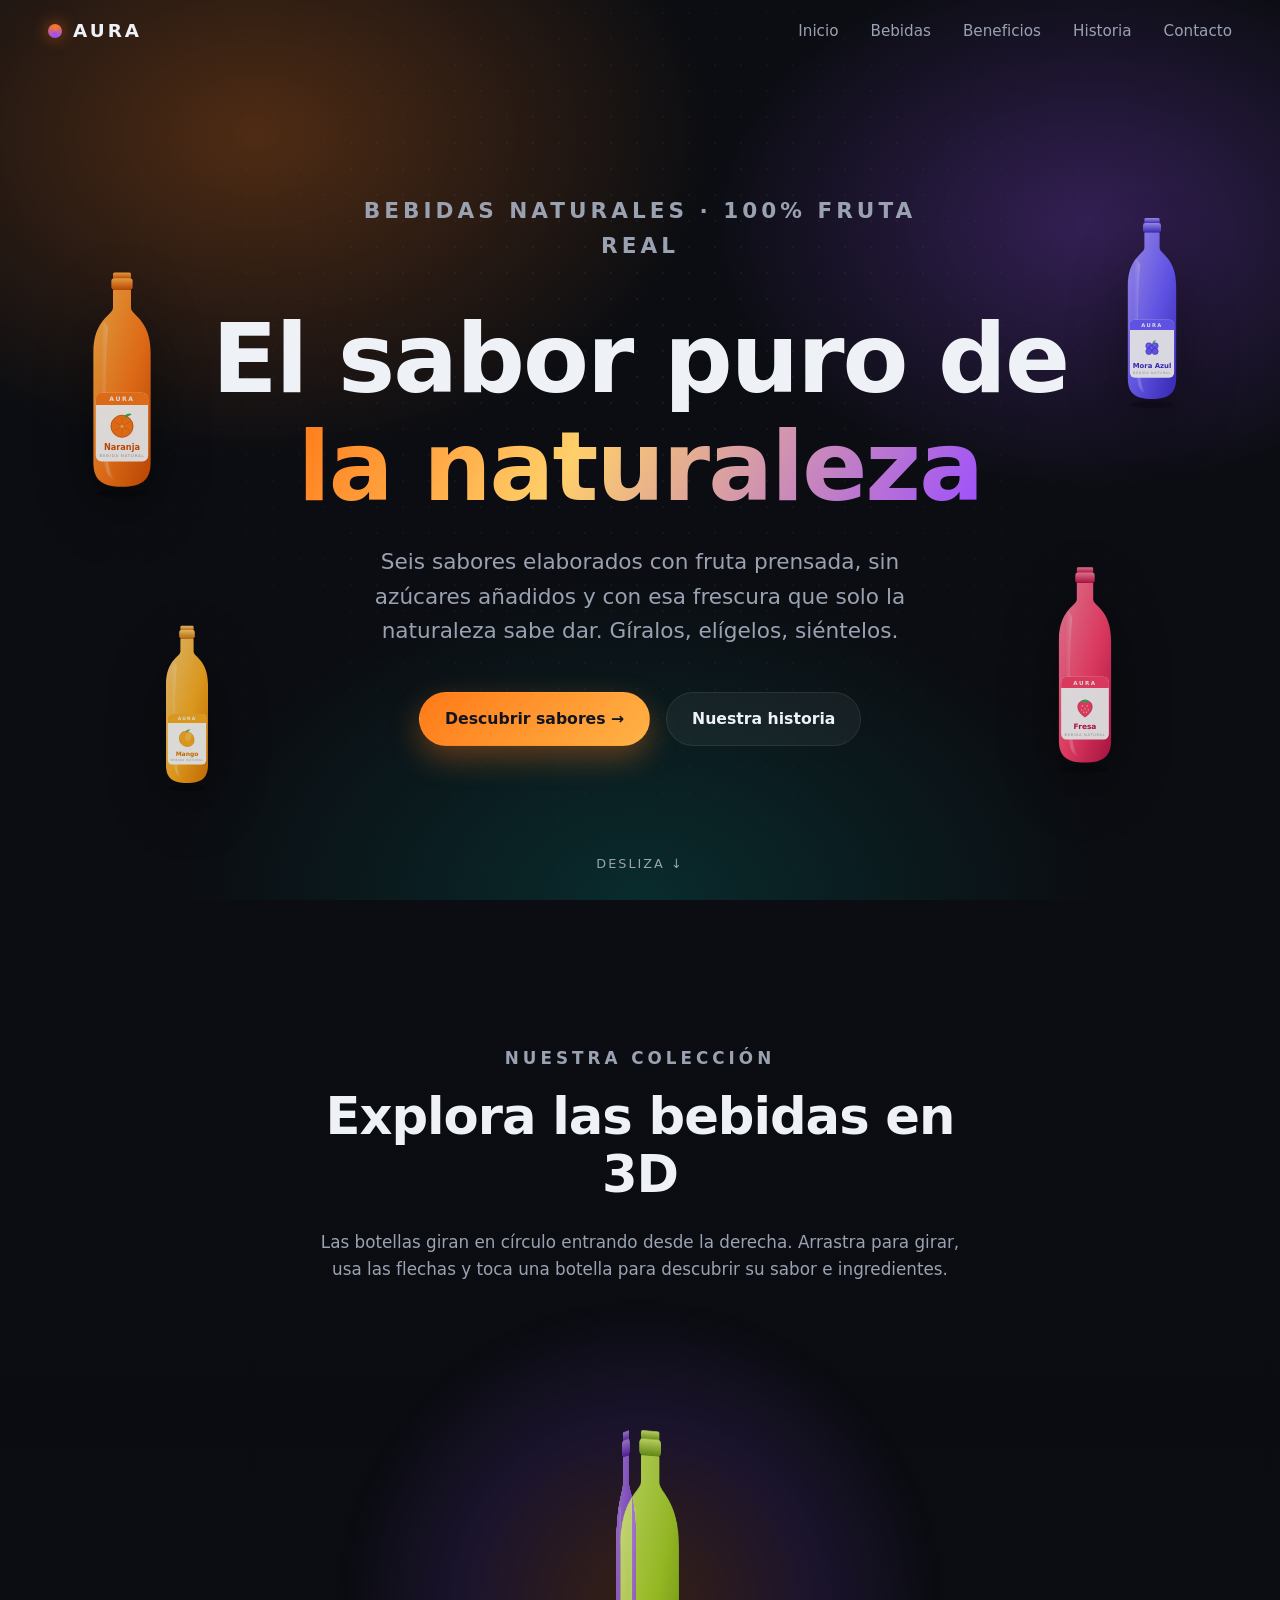
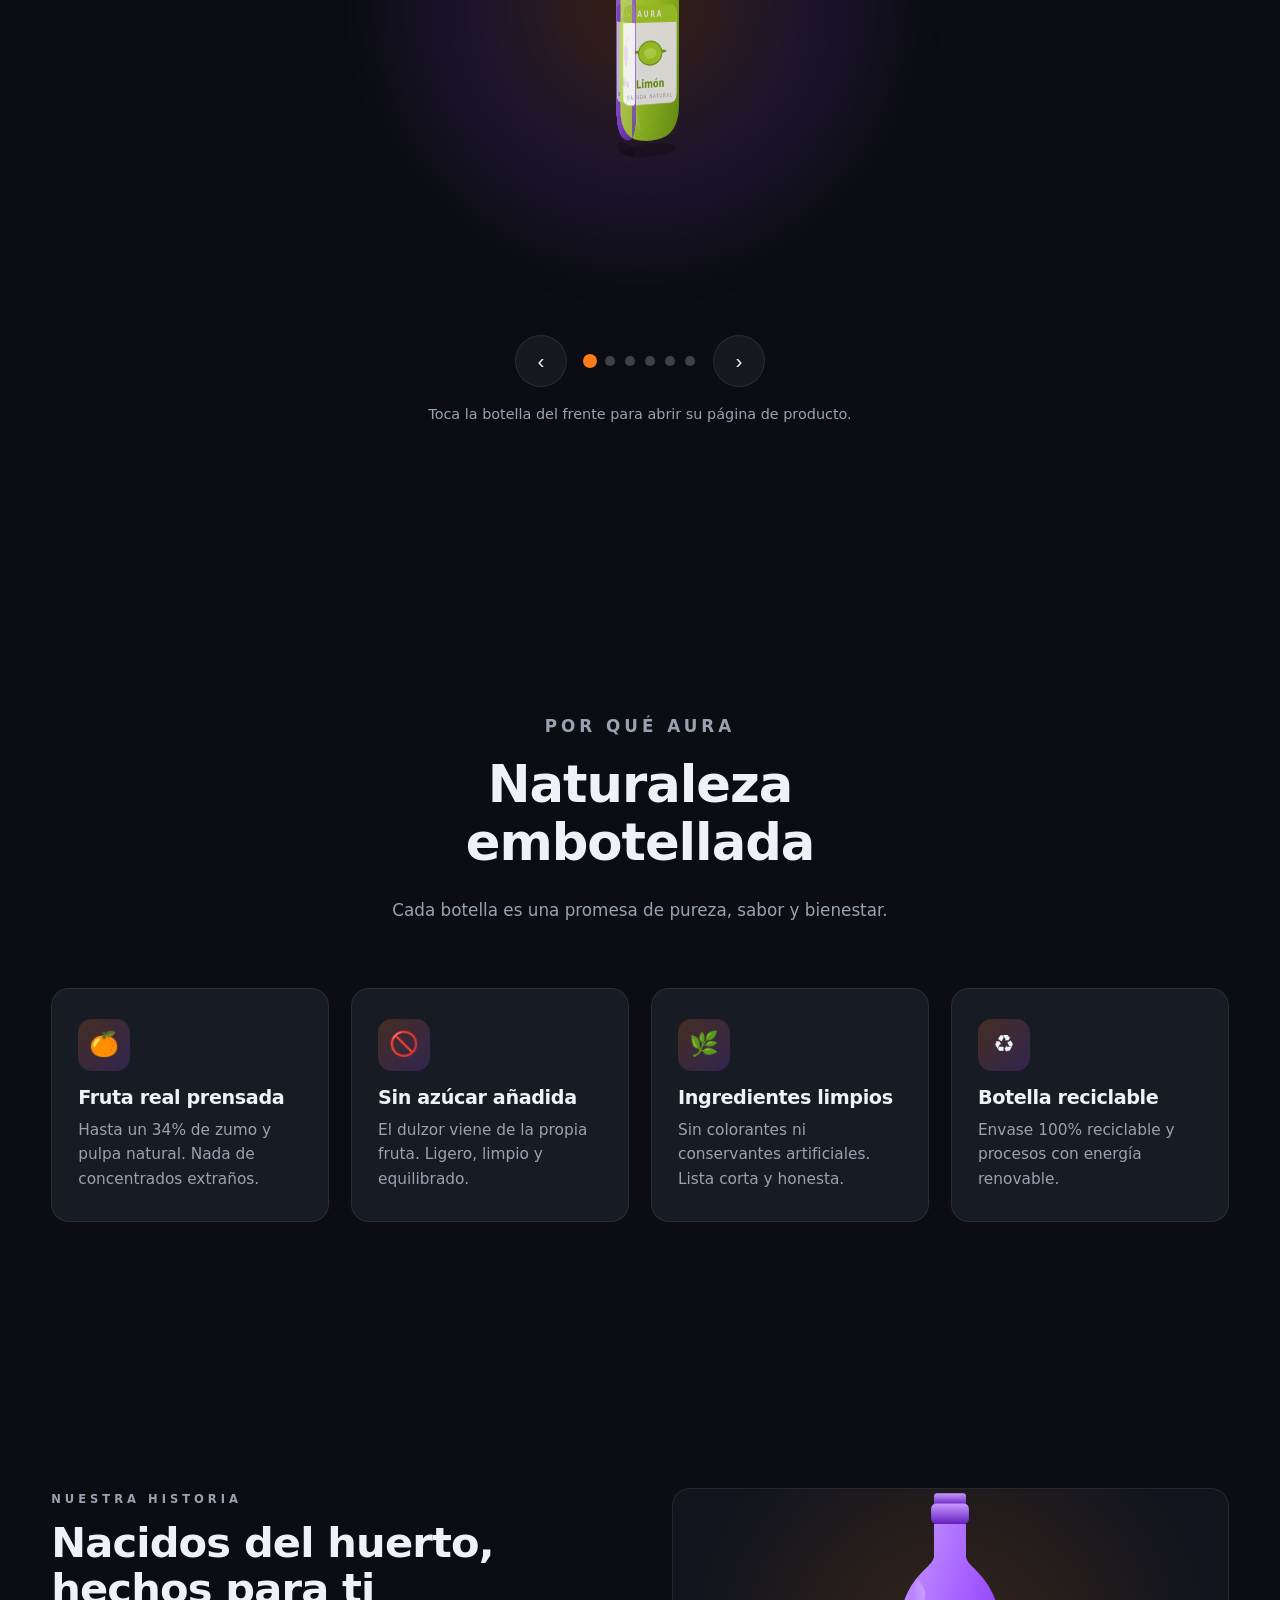
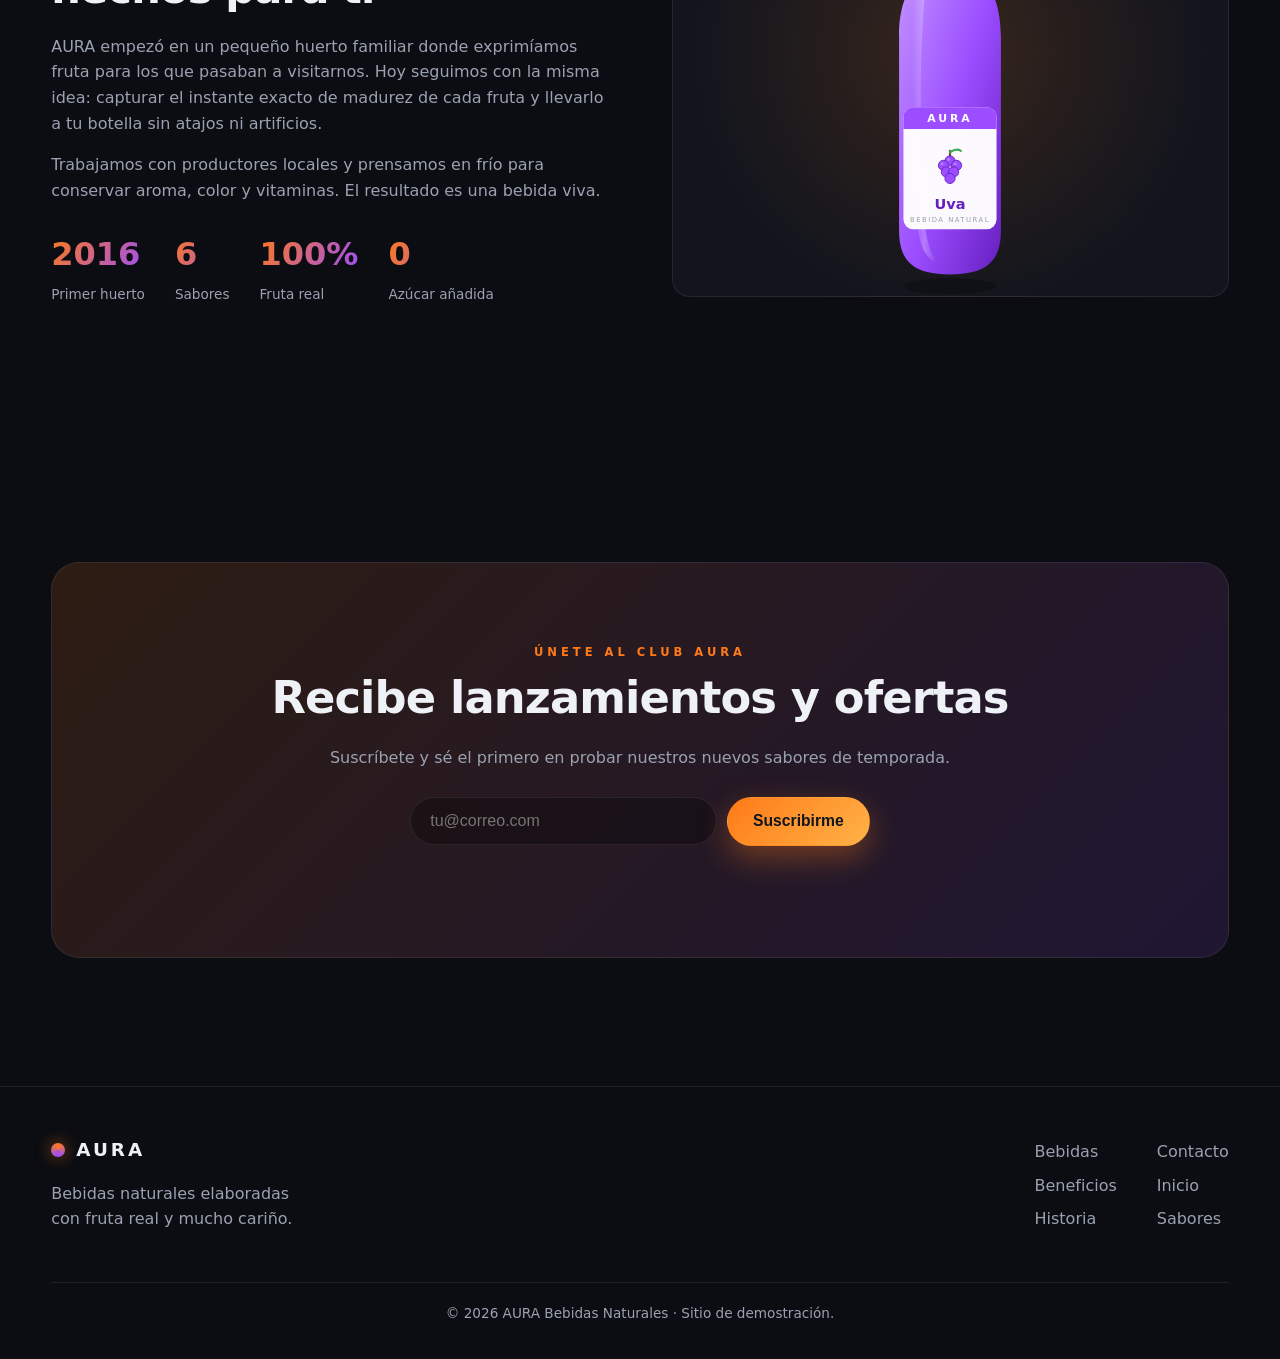
==== index.html @ a07f3382 "Add AURA beverages site with 3D carousel and product pages Sitio web completo para presentar una lín" ====
<!DOCTYPE html>
<html lang="es">
  <head>
    <meta charset="UTF-8" />
    <meta name="viewport" content="width=device-width, initial-scale=1.0" />
    <title>AURA · Bebidas Naturales</title>
    <meta
      name="description"
      content="AURA — bebidas naturales elaboradas con fruta real. Descubre nuestros sabores en un carrusel 3D interactivo."
    />
    <link
      rel="icon"
      href="data:image/svg+xml,%3Csvg xmlns='http://www.w3.org/2000/svg' viewBox='0 0 32 32'%3E%3Ccircle cx='16' cy='16' r='14' fill='%23ff7a18'/%3E%3C/svg%3E"
    />
    <link rel="stylesheet" href="css/styles.css" />
  </head>
  <body>
    <!-- ---------- NAV ---------- -->
    <nav class="nav" id="nav">
      <a class="brand" href="#top"><span class="dot"></span>AURA</a>
      <div class="nav-links" id="navLinks">
        <a href="#top">Inicio</a>
        <a href="#bebidas">Bebidas</a>
        <a href="#beneficios">Beneficios</a>
        <a href="#historia">Historia</a>
        <a href="#contacto">Contacto</a>
      </div>
      <button class="nav-toggle" id="navToggle" aria-label="Abrir menú">☰</button>
    </nav>

    <!-- ---------- HERO ---------- -->
    <header class="hero" id="top">
      <div class="hero-bg"></div>
      <div class="hero-floaties" id="heroFloaties"></div>
      <div class="container">
        <p class="eyebrow">Bebidas naturales · 100% fruta real</p>
        <h1>El sabor puro de<br /><span class="grad">la naturaleza</span></h1>
        <p>
          Seis sabores elaborados con fruta prensada, sin azúcares añadidos y con
          esa frescura que solo la naturaleza sabe dar. Gíralos, elígelos, siéntelos.
        </p>
        <div class="hero-cta">
          <a href="#bebidas" class="btn btn-primary">Descubrir sabores →</a>
          <a href="#historia" class="btn btn-ghost">Nuestra historia</a>
        </div>
      </div>
      <div class="scroll-hint">Desliza ↓</div>
    </header>

    <!-- ---------- BEBIDAS · CARRUSEL 3D ---------- -->
    <section class="section bebidas" id="bebidas">
      <div class="container">
        <div class="section-head reveal">
          <p class="eyebrow">Nuestra colección</p>
          <h2>Explora las bebidas en 3D</h2>
          <p>
            Las botellas giran en círculo entrando desde la derecha. Arrastra para
            girar, usa las flechas y toca una botella para descubrir su sabor e
            ingredientes.
          </p>
        </div>

        <div class="stage" id="stage" aria-label="Carrusel 3D de bebidas">
          <div class="ring" id="ring"></div>
        </div>

        <div class="carousel-controls">
          <button class="arrow" id="prev" aria-label="Anterior">‹</button>
          <div class="dots" id="dots"></div>
          <button class="arrow" id="next" aria-label="Siguiente">›</button>
        </div>
        <p class="carousel-hint">
          Toca la botella del frente para abrir su página de producto.
        </p>
      </div>
    </section>

    <!-- ---------- BENEFICIOS ---------- -->
    <section class="section" id="beneficios">
      <div class="container">
        <div class="section-head reveal">
          <p class="eyebrow">Por qué AURA</p>
          <h2>Naturaleza embotellada</h2>
          <p>Cada botella es una promesa de pureza, sabor y bienestar.</p>
        </div>
        <div class="grid-cards">
          <article class="card reveal">
            <div class="ic">🍊</div>
            <h3>Fruta real prensada</h3>
            <p>Hasta un 34% de zumo y pulpa natural. Nada de concentrados extraños.</p>
          </article>
          <article class="card reveal">
            <div class="ic">🚫</div>
            <h3>Sin azúcar añadida</h3>
            <p>El dulzor viene de la propia fruta. Ligero, limpio y equilibrado.</p>
          </article>
          <article class="card reveal">
            <div class="ic">🌿</div>
            <h3>Ingredientes limpios</h3>
            <p>Sin colorantes ni conservantes artificiales. Lista corta y honesta.</p>
          </article>
          <article class="card reveal">
            <div class="ic">♻️</div>
            <h3>Botella reciclable</h3>
            <p>Envase 100% reciclable y procesos con energía renovable.</p>
          </article>
        </div>
      </div>
    </section>

    <!-- ---------- HISTORIA ---------- -->
    <section class="section" id="historia">
      <div class="container split">
        <div class="txt reveal">
          <p class="eyebrow">Nuestra historia</p>
          <h2>Nacidos del huerto, hechos para ti</h2>
          <p>
            AURA empezó en un pequeño huerto familiar donde exprimíamos fruta para
            los que pasaban a visitarnos. Hoy seguimos con la misma idea: capturar
            el instante exacto de madurez de cada fruta y llevarlo a tu botella sin
            atajos ni artificios.
          </p>
          <p>
            Trabajamos con productores locales y prensamos en frío para conservar
            aroma, color y vitaminas. El resultado es una bebida viva.
          </p>
          <div class="stat-row">
            <div class="stat"><b>2016</b><span>Primer huerto</span></div>
            <div class="stat"><b>6</b><span>Sabores</span></div>
            <div class="stat"><b>100%</b><span>Fruta real</span></div>
            <div class="stat"><b>0</b><span>Azúcar añadida</span></div>
          </div>
        </div>
        <div class="showcase reveal" id="historiaShowcase"></div>
      </div>
    </section>

    <!-- ---------- CONTACTO / NEWSLETTER ---------- -->
    <section class="section" id="contacto">
      <div class="container">
        <div class="cta-band reveal">
          <p class="eyebrow">Únete al club AURA</p>
          <h2>Recibe lanzamientos y ofertas</h2>
          <p style="color: var(--muted)">
            Suscríbete y sé el primero en probar nuestros nuevos sabores de temporada.
          </p>
          <form class="newsletter" id="newsletter">
            <input
              type="email"
              id="email"
              placeholder="tu@correo.com"
              required
              aria-label="Correo electrónico"
            />
            <button class="btn btn-primary" type="submit">Suscribirme</button>
          </form>
          <p class="form-msg" id="formMsg"></p>
        </div>
      </div>
    </section>

    <!-- ---------- FOOTER ---------- -->
    <footer>
      <div class="container">
        <div class="footer-grid">
          <div>
            <div class="brand"><span class="dot"></span>AURA</div>
            <p style="max-width: 260px">
              Bebidas naturales elaboradas con fruta real y mucho cariño.
            </p>
          </div>
          <div class="footer-links">
            <div>
              <a href="#bebidas">Bebidas</a>
              <a href="#beneficios">Beneficios</a>
              <a href="#historia">Historia</a>
            </div>
            <div>
              <a href="#contacto">Contacto</a>
              <a href="#top">Inicio</a>
              <a href="#bebidas">Sabores</a>
            </div>
          </div>
        </div>
        <div class="footer-bottom">
          © 2026 AURA Bebidas Naturales · Sitio de demostración.
        </div>
      </div>
    </footer>

    <script src="js/data.js"></script>
    <script src="js/carousel.js"></script>
  </body>
</html>
---- css/styles.css ----
/* ============================================================
   AURA · Bebidas Naturales — Hoja de estilos
   ============================================================ */

:root {
  --bg: #0b0d12;
  --bg-soft: #12151d;
  --panel: #171b24;
  --text: #eef1f6;
  --muted: #9aa2b1;
  --line: rgba(255, 255, 255, 0.08);
  --brand: #ff7a18;
  --brand-2: #9b4dff;
  --radius: 18px;
  --shadow: 0 24px 60px rgba(0, 0, 0, 0.45);
  --font: "Segoe UI", system-ui, -apple-system, Roboto, Helvetica, Arial,
    sans-serif;
}

* {
  box-sizing: border-box;
}

html {
  scroll-behavior: smooth;
}

body {
  margin: 0;
  font-family: var(--font);
  color: var(--text);
  background: var(--bg);
  line-height: 1.6;
  overflow-x: hidden;
}

a {
  color: inherit;
  text-decoration: none;
}

img,
svg {
  display: block;
}

.container {
  width: min(1180px, 92vw);
  margin-inline: auto;
}

.eyebrow {
  text-transform: uppercase;
  letter-spacing: 4px;
  font-size: 0.72rem;
  font-weight: 700;
  color: var(--brand);
}

h1,
h2,
h3 {
  line-height: 1.12;
  margin: 0 0 0.5em;
  font-weight: 800;
  letter-spacing: -0.02em;
}

.section {
  padding: clamp(64px, 10vw, 130px) 0;
  position: relative;
}

.section-head {
  max-width: 640px;
  margin: 0 auto clamp(36px, 5vw, 64px);
  text-align: center;
}

.section-head h2 {
  font-size: clamp(2rem, 4.5vw, 3.2rem);
}

.section-head p {
  color: var(--muted);
  font-size: 1.05rem;
}

.btn {
  display: inline-flex;
  align-items: center;
  gap: 0.55em;
  padding: 0.85em 1.6em;
  border-radius: 999px;
  font-weight: 700;
  font-size: 0.98rem;
  border: 1px solid transparent;
  cursor: pointer;
  transition: transform 0.18s ease, box-shadow 0.25s ease, background 0.25s ease;
  will-change: transform;
}

.btn:hover {
  transform: translateY(-2px);
}

.btn-primary {
  color: #12151d;
  background: linear-gradient(135deg, var(--brand), #ffb347);
  box-shadow: 0 12px 30px rgba(255, 122, 24, 0.35);
}

.btn-ghost {
  color: var(--text);
  background: rgba(255, 255, 255, 0.05);
  border-color: var(--line);
}

.btn-ghost:hover {
  background: rgba(255, 255, 255, 0.1);
}

/* ---------- Navbar ---------- */
.nav {
  position: fixed;
  top: 0;
  left: 0;
  right: 0;
  z-index: 100;
  display: flex;
  align-items: center;
  justify-content: space-between;
  padding: 16px clamp(18px, 4vw, 48px);
  transition: background 0.3s ease, backdrop-filter 0.3s ease,
    border-color 0.3s ease;
  border-bottom: 1px solid transparent;
}

.nav.scrolled {
  background: rgba(11, 13, 18, 0.75);
  backdrop-filter: blur(14px);
  border-bottom-color: var(--line);
}

.brand {
  display: flex;
  align-items: center;
  gap: 0.6em;
  font-weight: 900;
  letter-spacing: 3px;
  font-size: 1.15rem;
}

.brand .dot {
  width: 14px;
  height: 14px;
  border-radius: 50%;
  background: conic-gradient(from 0deg, var(--brand), var(--brand-2), var(--brand));
  box-shadow: 0 0 16px rgba(255, 122, 24, 0.6);
}

.nav-links {
  display: flex;
  gap: 2rem;
  align-items: center;
  font-size: 0.95rem;
}

.nav-links a {
  color: var(--muted);
  transition: color 0.2s ease;
}

.nav-links a:hover {
  color: var(--text);
}

.nav-toggle {
  display: none;
  background: none;
  border: 0;
  color: var(--text);
  font-size: 1.6rem;
  cursor: pointer;
}

/* ---------- Hero ---------- */
.hero {
  position: relative;
  min-height: 100vh;
  display: grid;
  place-items: center;
  text-align: center;
  padding: 120px 0 80px;
  overflow: hidden;
}

.hero-bg {
  position: absolute;
  inset: 0;
  background: radial-gradient(
      60% 60% at 20% 15%,
      rgba(255, 122, 24, 0.28),
      transparent 60%
    ),
    radial-gradient(50% 50% at 85% 25%, rgba(155, 77, 255, 0.28), transparent 60%),
    radial-gradient(60% 60% at 50% 100%, rgba(0, 200, 180, 0.16), transparent 60%),
    var(--bg);
  z-index: -2;
}

.hero-bg::after {
  content: "";
  position: absolute;
  inset: 0;
  background-image: radial-gradient(rgba(255, 255, 255, 0.06) 1px, transparent 1px);
  background-size: 26px 26px;
  mask-image: radial-gradient(circle at 50% 40%, #000 0%, transparent 75%);
}

.hero h1 {
  font-size: clamp(2.7rem, 8vw, 6rem);
  margin-bottom: 0.25em;
}

.hero h1 .grad {
  background: linear-gradient(120deg, var(--brand), #ffcf6a 40%, var(--brand-2));
  -webkit-background-clip: text;
  background-clip: text;
  color: transparent;
}

.hero p {
  color: var(--muted);
  font-size: clamp(1.05rem, 2.2vw, 1.35rem);
  max-width: 620px;
  margin: 0 auto 2em;
}

.hero-cta {
  display: flex;
  gap: 1rem;
  justify-content: center;
  flex-wrap: wrap;
}

.hero-floaties {
  position: absolute;
  inset: 0;
  z-index: -1;
  pointer-events: none;
}

.floaty {
  position: absolute;
  width: 90px;
  opacity: 0.85;
  filter: drop-shadow(0 20px 30px rgba(0, 0, 0, 0.5));
  animation: bob 7s ease-in-out infinite;
}

.floaty.f1 {
  left: 6%;
  top: 30%;
  animation-delay: 0s;
}
.floaty.f2 {
  right: 7%;
  top: 24%;
  width: 76px;
  animation-delay: 1.4s;
}
.floaty.f3 {
  left: 12%;
  bottom: 12%;
  width: 66px;
  animation-delay: 2.6s;
}
.floaty.f4 {
  right: 12%;
  bottom: 14%;
  width: 82px;
  animation-delay: 0.8s;
}

@keyframes bob {
  0%,
  100% {
    transform: translateY(0) rotate(-4deg);
  }
  50% {
    transform: translateY(-26px) rotate(4deg);
  }
}

.scroll-hint {
  position: absolute;
  bottom: 26px;
  left: 50%;
  transform: translateX(-50%);
  color: var(--muted);
  font-size: 0.8rem;
  letter-spacing: 2px;
  text-transform: uppercase;
  animation: bob 3s ease-in-out infinite;
}

/* ---------- Carrusel 3D ---------- */
.bebidas {
  background: linear-gradient(180deg, var(--bg), #0a0c11 40%, var(--bg));
}

.stage {
  position: relative;
  height: 560px;
  perspective: 1600px;
  perspective-origin: 50% 42%;
  margin-top: 10px;
  touch-action: pan-y;
  cursor: grab;
}

.stage:active {
  cursor: grabbing;
}

.stage::before {
  /* halo de luz detrás del carrusel */
  content: "";
  position: absolute;
  left: 50%;
  top: 46%;
  width: 620px;
  height: 620px;
  transform: translate(-50%, -50%);
  background: radial-gradient(
    circle,
    rgba(255, 122, 24, 0.18),
    rgba(155, 77, 255, 0.12) 40%,
    transparent 68%
  );
  filter: blur(10px);
  z-index: 0;
}

.ring {
  position: absolute;
  inset: 0;
  transform-style: preserve-3d;
  transform: translateZ(-380px) rotateY(var(--rot, 0deg));
  will-change: transform;
}

.cell {
  position: absolute;
  left: 50%;
  top: 50%;
  width: 230px;
  height: 470px;
  margin-left: -115px;
  margin-top: -235px;
  transform: rotateY(calc(var(--i) * var(--angle)))
    translateZ(var(--radius, 430px));
  transform-style: preserve-3d;
  transition: opacity 0.25s ease;
}

.cell-inner {
  display: flex;
  flex-direction: column;
  align-items: center;
  gap: 10px;
  height: 100%;
  transition: transform 0.3s ease;
}

.cell .bottle {
  width: 200px;
  height: auto;
  transition: transform 0.3s ease, filter 0.3s ease;
}

.cell.is-active .bottle {
  transform: scale(1.05);
  filter: drop-shadow(0 30px 40px rgba(0, 0, 0, 0.55));
}

.cell-label {
  text-align: center;
  opacity: 0;
  transform: translateY(6px);
  transition: opacity 0.3s ease, transform 0.3s ease;
  pointer-events: none;
}

.cell.is-active .cell-label {
  opacity: 1;
  transform: translateY(0);
}

.cell-name {
  font-weight: 800;
  font-size: 1.25rem;
}

.cell-cta {
  font-size: 0.82rem;
  color: var(--brand);
  letter-spacing: 1px;
  font-weight: 700;
}

.bottle-shadow {
  fill: rgba(0, 0, 0, 0.28);
}

/* Controles del carrusel */
.carousel-controls {
  display: flex;
  align-items: center;
  justify-content: center;
  gap: 18px;
  margin-top: 28px;
}

.arrow {
  width: 52px;
  height: 52px;
  border-radius: 50%;
  border: 1px solid var(--line);
  background: rgba(255, 255, 255, 0.05);
  color: var(--text);
  font-size: 1.3rem;
  cursor: pointer;
  display: grid;
  place-items: center;
  transition: background 0.2s ease, transform 0.2s ease;
}

.arrow:hover {
  background: rgba(255, 255, 255, 0.12);
  transform: translateY(-2px);
}

.dots {
  display: flex;
  gap: 10px;
}

.dot-btn {
  width: 10px;
  height: 10px;
  border-radius: 50%;
  border: 0;
  padding: 0;
  background: rgba(255, 255, 255, 0.22);
  cursor: pointer;
  transition: transform 0.2s ease, background 0.2s ease;
}

.dot-btn.active {
  background: var(--brand);
  transform: scale(1.4);
}

.carousel-hint {
  text-align: center;
  color: var(--muted);
  font-size: 0.9rem;
  margin-top: 16px;
}

/* ---------- Beneficios ---------- */
.grid-cards {
  display: grid;
  grid-template-columns: repeat(auto-fit, minmax(240px, 1fr));
  gap: 22px;
}

.card {
  background: var(--panel);
  border: 1px solid var(--line);
  border-radius: var(--radius);
  padding: 30px 26px;
  transition: transform 0.25s ease, border-color 0.25s ease;
}

.card:hover {
  transform: translateY(-6px);
  border-color: rgba(255, 122, 24, 0.4);
}

.card .ic {
  width: 52px;
  height: 52px;
  border-radius: 14px;
  display: grid;
  place-items: center;
  font-size: 1.5rem;
  margin-bottom: 16px;
  background: linear-gradient(135deg, rgba(255, 122, 24, 0.2), rgba(155, 77, 255, 0.2));
}

.card h3 {
  font-size: 1.2rem;
}

.card p {
  color: var(--muted);
  margin: 0;
  font-size: 0.96rem;
}

/* ---------- Historia ---------- */
.split {
  display: grid;
  grid-template-columns: 1fr 1fr;
  gap: clamp(28px, 5vw, 64px);
  align-items: center;
}

.split .txt h2 {
  font-size: clamp(1.8rem, 3.5vw, 2.6rem);
}

.split .txt p {
  color: var(--muted);
}

.stat-row {
  display: flex;
  gap: 30px;
  margin-top: 26px;
  flex-wrap: wrap;
}

.stat b {
  display: block;
  font-size: 2rem;
  background: linear-gradient(120deg, var(--brand), var(--brand-2));
  -webkit-background-clip: text;
  background-clip: text;
  color: transparent;
}

.stat span {
  color: var(--muted);
  font-size: 0.85rem;
}

.showcase {
  position: relative;
  display: grid;
  place-items: center;
  min-height: 380px;
  border-radius: var(--radius);
  background: radial-gradient(circle at 50% 40%, rgba(255, 122, 24, 0.16), transparent 70%),
    var(--bg-soft);
  border: 1px solid var(--line);
  overflow: hidden;
}

.showcase .bottle {
  width: 160px;
  animation: bob 6s ease-in-out infinite;
}

/* ---------- Contacto / Newsletter ---------- */
.cta-band {
  background: linear-gradient(135deg, rgba(255, 122, 24, 0.14), rgba(155, 77, 255, 0.14));
  border: 1px solid var(--line);
  border-radius: 28px;
  padding: clamp(36px, 6vw, 68px);
  text-align: center;
}

.cta-band h2 {
  font-size: clamp(1.8rem, 4vw, 2.8rem);
}

.newsletter {
  display: flex;
  gap: 10px;
  max-width: 460px;
  margin: 26px auto 0;
  flex-wrap: wrap;
  justify-content: center;
}

.newsletter input {
  flex: 1 1 240px;
  padding: 0.9em 1.2em;
  border-radius: 999px;
  border: 1px solid var(--line);
  background: rgba(0, 0, 0, 0.3);
  color: var(--text);
  font-size: 1rem;
}

.newsletter input:focus {
  outline: none;
  border-color: var(--brand);
}

.form-msg {
  margin-top: 12px;
  color: #7ee0a1;
  font-size: 0.9rem;
  min-height: 1.2em;
}

/* ---------- Footer ---------- */
footer {
  border-top: 1px solid var(--line);
  padding: 48px 0 34px;
  color: var(--muted);
}

.footer-grid {
  display: flex;
  justify-content: space-between;
  gap: 30px;
  flex-wrap: wrap;
}

.footer-grid .brand {
  color: var(--text);
  margin-bottom: 10px;
}

.footer-links {
  display: flex;
  gap: 40px;
  flex-wrap: wrap;
}

.footer-links a {
  display: block;
  color: var(--muted);
  padding: 4px 0;
  transition: color 0.2s ease;
}

.footer-links a:hover {
  color: var(--text);
}

.footer-bottom {
  margin-top: 34px;
  padding-top: 20px;
  border-top: 1px solid var(--line);
  font-size: 0.85rem;
  text-align: center;
}

/* ============================================================
   Página de producto
   ============================================================ */
.product-page {
  --p-color: var(--brand);
  --p-dark: var(--brand);
  --p-accent: #ffb347;
}

.product-hero {
  position: relative;
  min-height: 100vh;
  display: grid;
  place-items: center;
  padding: 140px 0 80px;
  overflow: hidden;
}

.ph-grid {
  display: grid;
  grid-template-columns: 1fr 1fr;
  align-items: center;
  gap: 40px;
}

.product-hero .glow {
  position: absolute;
  inset: 0;
  z-index: -1;
  background: radial-gradient(
      55% 55% at 30% 40%,
      color-mix(in srgb, var(--p-color) 40%, transparent),
      transparent 60%
    ),
    radial-gradient(
      50% 50% at 80% 70%,
      color-mix(in srgb, var(--p-accent) 30%, transparent),
      transparent 60%
    ),
    var(--bg);
}

.product-visual {
  display: grid;
  place-items: center;
  position: relative;
}

.product-visual .bottle {
  width: min(340px, 70vw);
  filter: drop-shadow(0 40px 60px rgba(0, 0, 0, 0.6));
  animation: bob 6s ease-in-out infinite;
}

.product-visual .ripple {
  position: absolute;
  width: 380px;
  height: 380px;
  border-radius: 50%;
  border: 1px solid color-mix(in srgb, var(--p-color) 45%, transparent);
  animation: ripple 4s ease-out infinite;
}

.product-visual .ripple:nth-child(2) {
  animation-delay: 1.3s;
}
.product-visual .ripple:nth-child(3) {
  animation-delay: 2.6s;
}

@keyframes ripple {
  0% {
    transform: scale(0.6);
    opacity: 0.7;
  }
  100% {
    transform: scale(1.25);
    opacity: 0;
  }
}

.product-info .flavor-tag {
  display: inline-block;
  padding: 0.4em 1em;
  border-radius: 999px;
  font-weight: 700;
  font-size: 0.8rem;
  letter-spacing: 1px;
  color: var(--p-dark);
  background: color-mix(in srgb, var(--p-color) 22%, transparent);
  border: 1px solid color-mix(in srgb, var(--p-color) 40%, transparent);
  margin-bottom: 18px;
}

.product-info h1 {
  font-size: clamp(2.6rem, 6vw, 4.6rem);
}

.product-info h1 .grad {
  background: linear-gradient(
    120deg,
    var(--p-accent),
    var(--p-color) 60%,
    var(--p-dark)
  );
  -webkit-background-clip: text;
  background-clip: text;
  color: transparent;
}

.product-info .lead {
  color: var(--muted);
  font-size: 1.15rem;
  max-width: 440px;
}

.quick-facts {
  display: flex;
  gap: 26px;
  margin: 26px 0 30px;
  flex-wrap: wrap;
}

.quick-facts .qf b {
  display: block;
  font-size: 1.5rem;
  color: var(--text);
}

.quick-facts .qf span {
  color: var(--muted);
  font-size: 0.82rem;
}

/* Detalle: sabor + ingredientes */
.detail-grid {
  display: grid;
  grid-template-columns: 1.1fr 0.9fr;
  gap: 30px;
  align-items: start;
}

.panel {
  background: var(--panel);
  border: 1px solid var(--line);
  border-radius: var(--radius);
  padding: 34px 32px;
}

.panel h2 {
  font-size: 1.5rem;
  display: flex;
  align-items: center;
  gap: 0.5em;
}

.panel .bar {
  width: 34px;
  height: 4px;
  border-radius: 3px;
  background: var(--p-color);
}

.ingredients {
  list-style: none;
  margin: 0;
  padding: 0;
}

.ingredients li {
  display: flex;
  align-items: center;
  gap: 12px;
  padding: 12px 0;
  border-bottom: 1px solid var(--line);
  color: var(--text);
}

.ingredients li:last-child {
  border-bottom: 0;
}

.ingredients li::before {
  content: "";
  width: 10px;
  height: 10px;
  border-radius: 50%;
  background: var(--p-color);
  box-shadow: 0 0 12px color-mix(in srgb, var(--p-color) 70%, transparent);
  flex: none;
}

.sabor-text {
  color: var(--muted);
  font-size: 1.05rem;
}

/* Otros sabores */
.more-flavors {
  display: grid;
  grid-template-columns: repeat(auto-fit, minmax(140px, 1fr));
  gap: 18px;
}

.mini {
  background: var(--panel);
  border: 1px solid var(--line);
  border-radius: var(--radius);
  padding: 20px 14px 18px;
  text-align: center;
  transition: transform 0.25s ease, border-color 0.25s ease;
}

.mini:hover {
  transform: translateY(-6px);
  border-color: rgba(255, 255, 255, 0.25);
}

.mini .bottle {
  width: 70px;
  margin: 0 auto 10px;
}

.mini span {
  font-weight: 700;
  font-size: 0.95rem;
}

.back-link {
  display: inline-flex;
  align-items: center;
  gap: 0.5em;
  color: var(--muted);
  margin-bottom: 20px;
  transition: color 0.2s ease;
}

.back-link:hover {
  color: var(--text);
}

/* ---------- Reveal on scroll ---------- */
.reveal {
  opacity: 0;
  transform: translateY(28px);
  transition: opacity 0.7s ease, transform 0.7s ease;
}

.reveal.in {
  opacity: 1;
  transform: none;
}

/* ---------- Responsive ---------- */
@media (max-width: 900px) {
  .nav-links {
    position: fixed;
    inset: 0 0 0 auto;
    width: min(78vw, 320px);
    flex-direction: column;
    align-items: flex-start;
    justify-content: center;
    gap: 1.6rem;
    padding: 40px;
    background: rgba(11, 13, 18, 0.97);
    backdrop-filter: blur(16px);
    border-left: 1px solid var(--line);
    transform: translateX(100%);
    transition: transform 0.3s ease;
    font-size: 1.3rem;
  }
  .nav-links.open {
    transform: translateX(0);
  }
  .nav-toggle {
    display: block;
    z-index: 101;
  }
  .split,
  .ph-grid,
  .detail-grid {
    grid-template-columns: 1fr;
  }
  .product-hero {
    text-align: center;
    padding-top: 120px;
  }
  .product-info .lead,
  .quick-facts {
    margin-inline: auto;
  }
  .quick-facts {
    justify-content: center;
  }
  .product-info .newsletter {
    justify-content: center;
  }
  .stage {
    height: 470px;
  }
  .cell {
    --radius: 340px;
  }
  .ring {
    transform: translateZ(-320px) rotateY(var(--rot, 0deg));
  }
}

@media (max-width: 560px) {
  .stage {
    height: 430px;
  }
  .cell {
    --radius: 260px;
    width: 180px;
    margin-left: -90px;
  }
  .cell .bottle {
    width: 150px;
  }
  .ring {
    transform: translateZ(-240px) rotateY(var(--rot, 0deg));
  }
  .footer-grid {
    flex-direction: column;
  }
}

@media (prefers-reduced-motion: reduce) {
  .floaty,
  .product-visual .bottle,
  .showcase .bottle,
  .scroll-hint,
  .ripple {
    animation: none !important;
  }
  html {
    scroll-behavior: auto;
  }
}
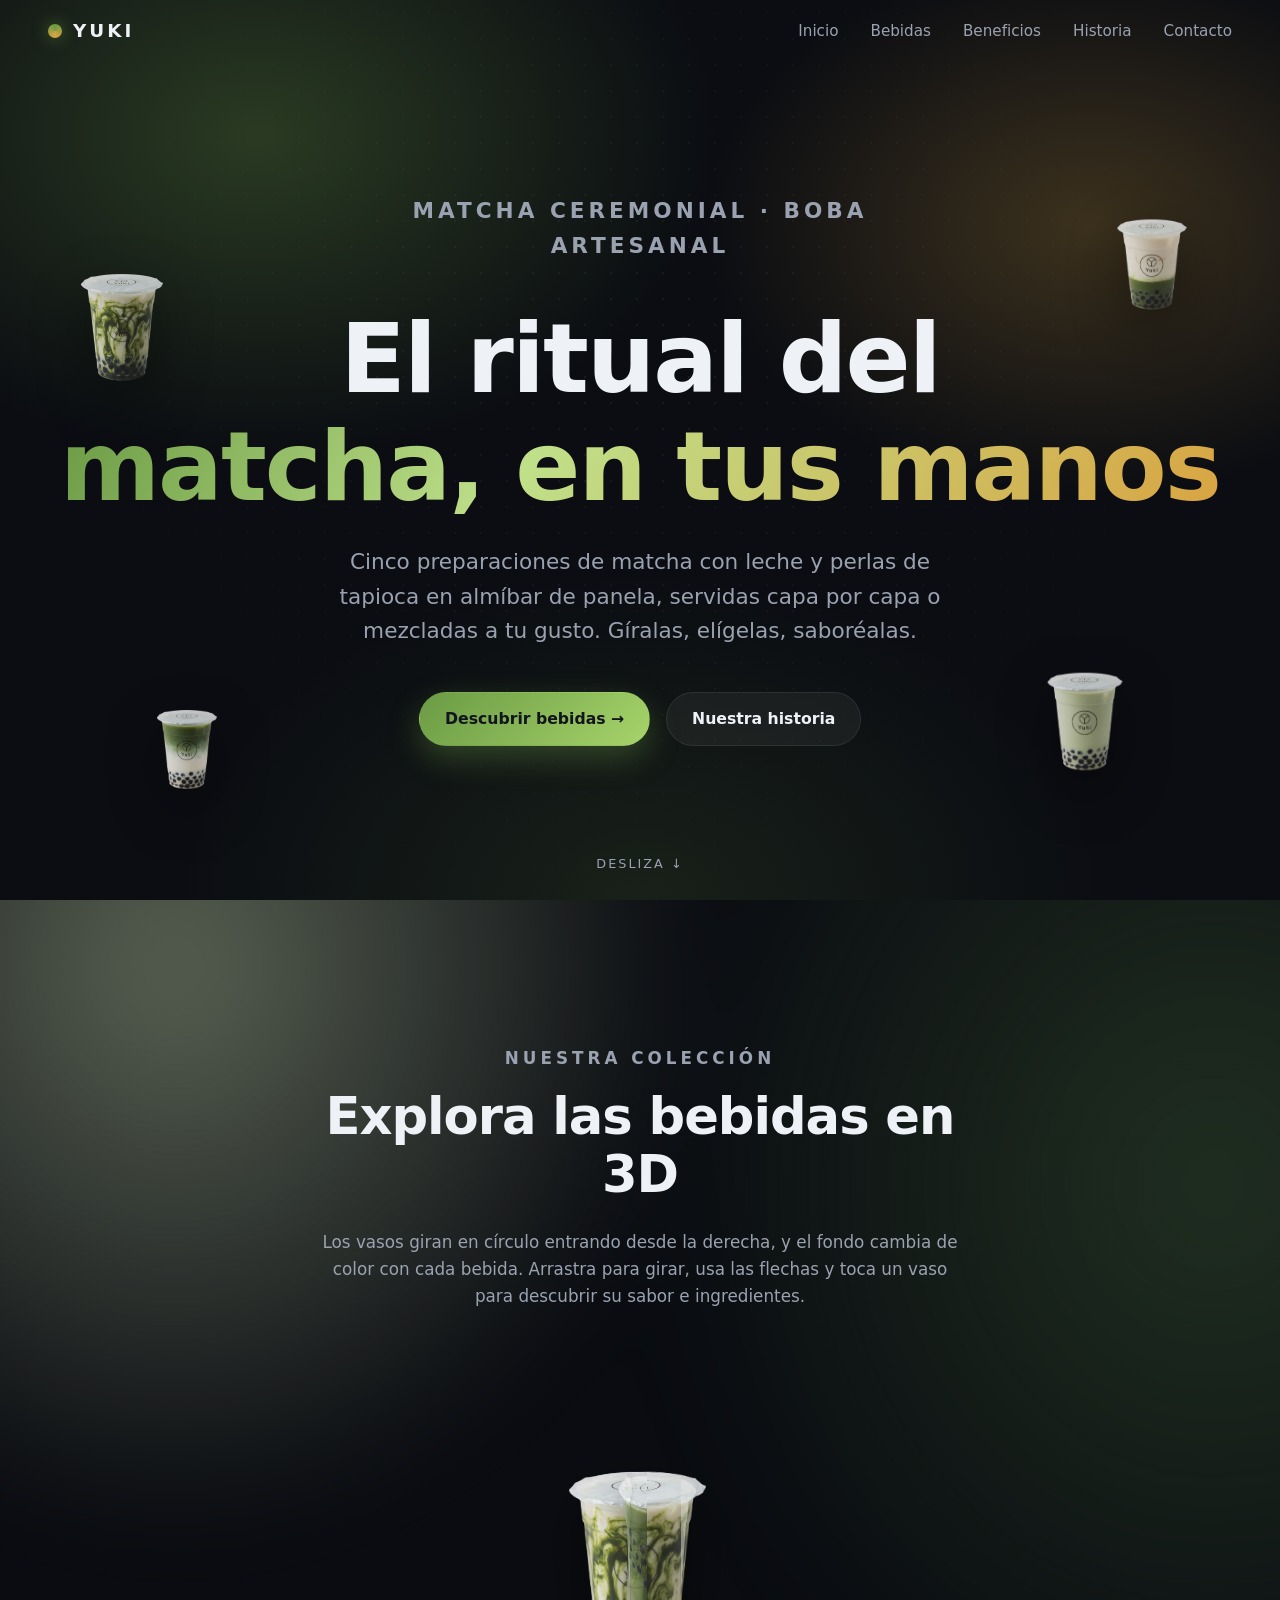
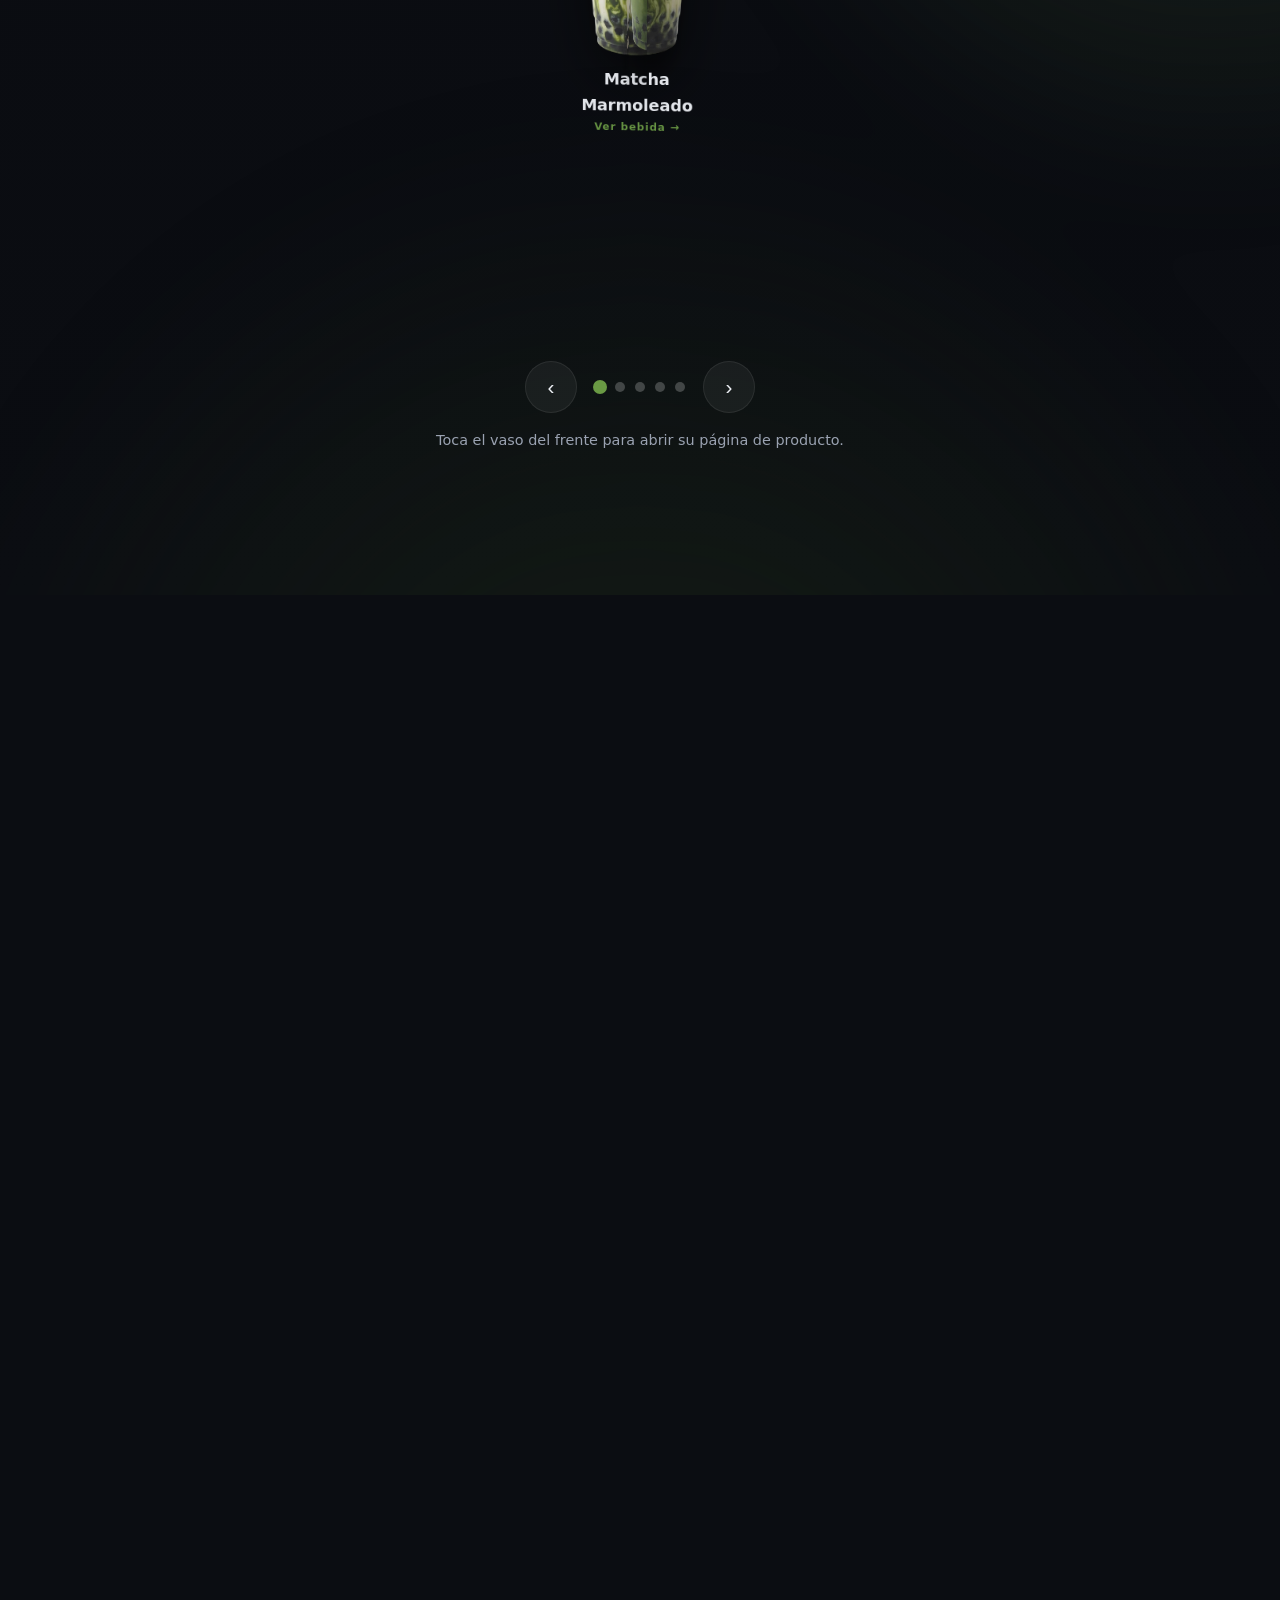
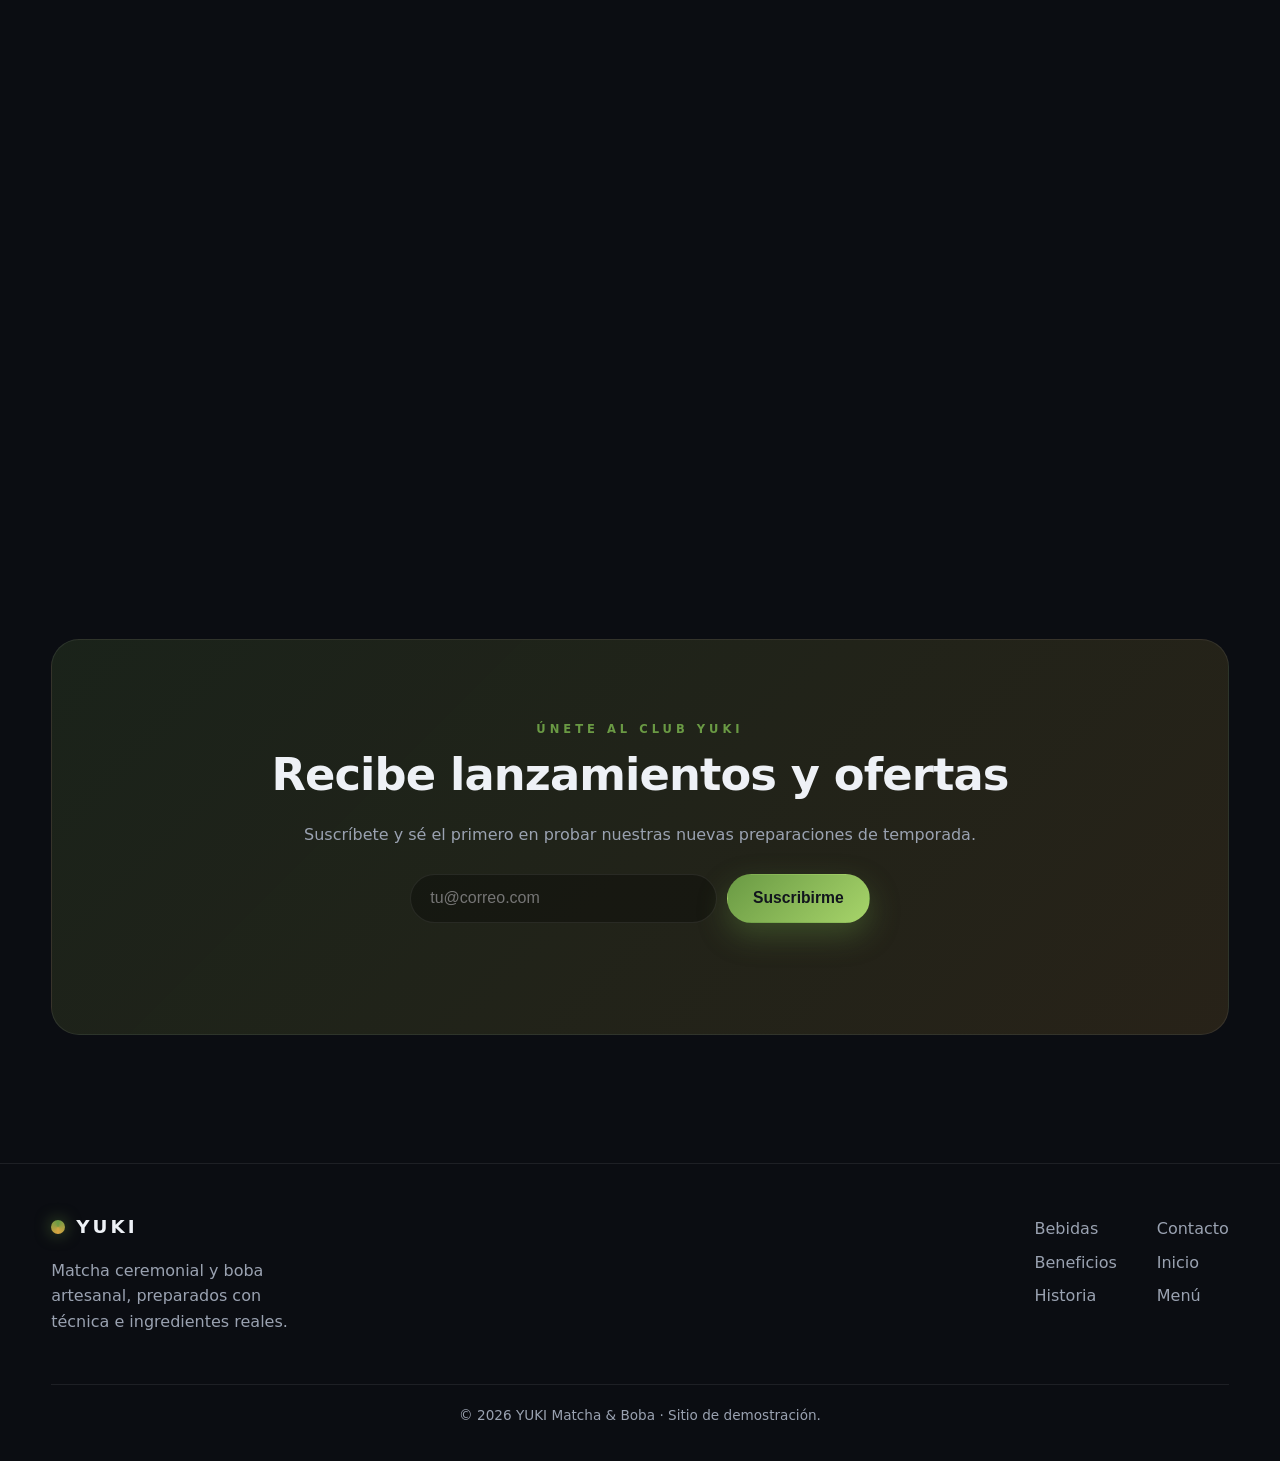
==== commit b3bd6c25: "Rebrand site to YUKI matcha & boba with real product photos Replaces the placeholder AURA fruit-juic" ====
--- a/index.html
+++ b/index.html
@@ -3,21 +3,21 @@
   <head>
     <meta charset="UTF-8" />
     <meta name="viewport" content="width=device-width, initial-scale=1.0" />
-    <title>AURA · Bebidas Naturales</title>
+    <title>YUKI · Matcha & Boba</title>
     <meta
       name="description"
-      content="AURA — bebidas naturales elaboradas con fruta real. Descubre nuestros sabores en un carrusel 3D interactivo."
+      content="YUKI — matcha ceremonial y boba artesanal. Descubre nuestras bebidas en un carrusel 3D interactivo."
     />
     <link
       rel="icon"
-      href="data:image/svg+xml,%3Csvg xmlns='http://www.w3.org/2000/svg' viewBox='0 0 32 32'%3E%3Ccircle cx='16' cy='16' r='14' fill='%23ff7a18'/%3E%3C/svg%3E"
+      href="data:image/svg+xml,%3Csvg xmlns='http://www.w3.org/2000/svg' viewBox='0 0 32 32'%3E%3Ccircle cx='16' cy='16' r='14' fill='%236a9a44'/%3E%3C/svg%3E"
     />
     <link rel="stylesheet" href="css/styles.css" />
   </head>
   <body>
     <!-- ---------- NAV ---------- -->
     <nav class="nav" id="nav">
-      <a class="brand" href="#top"><span class="dot"></span>AURA</a>
+      <a class="brand" href="#top"><span class="dot"></span>YUKI</a>
       <div class="nav-links" id="navLinks">
         <a href="#top">Inicio</a>
         <a href="#bebidas">Bebidas</a>
@@ -33,14 +33,15 @@
       <div class="hero-bg"></div>
       <div class="hero-floaties" id="heroFloaties"></div>
       <div class="container">
-        <p class="eyebrow">Bebidas naturales · 100% fruta real</p>
-        <h1>El sabor puro de<br /><span class="grad">la naturaleza</span></h1>
+        <p class="eyebrow">Matcha ceremonial · Boba artesanal</p>
+        <h1>El ritual del<br /><span class="grad">matcha, en tus manos</span></h1>
         <p>
-          Seis sabores elaborados con fruta prensada, sin azúcares añadidos y con
-          esa frescura que solo la naturaleza sabe dar. Gíralos, elígelos, siéntelos.
+          Cinco preparaciones de matcha con leche y perlas de tapioca en almíbar
+          de panela, servidas capa por capa o mezcladas a tu gusto. Gíralas,
+          elígelas, saboréalas.
         </p>
         <div class="hero-cta">
-          <a href="#bebidas" class="btn btn-primary">Descubrir sabores →</a>
+          <a href="#bebidas" class="btn btn-primary">Descubrir bebidas →</a>
           <a href="#historia" class="btn btn-ghost">Nuestra historia</a>
         </div>
       </div>
@@ -49,14 +50,18 @@
 
     <!-- ---------- BEBIDAS · CARRUSEL 3D ---------- -->
     <section class="section bebidas" id="bebidas">
+      <div class="bebidas-bg" id="bebidasBg" aria-hidden="true">
+        <div class="wash wash-a" id="washA"></div>
+        <div class="wash wash-b" id="washB"></div>
+      </div>
       <div class="container">
         <div class="section-head reveal">
           <p class="eyebrow">Nuestra colección</p>
           <h2>Explora las bebidas en 3D</h2>
           <p>
-            Las botellas giran en círculo entrando desde la derecha. Arrastra para
-            girar, usa las flechas y toca una botella para descubrir su sabor e
-            ingredientes.
+            Los vasos giran en círculo entrando desde la derecha, y el fondo cambia
+            de color con cada bebida. Arrastra para girar, usa las flechas y toca
+            un vaso para descubrir su sabor e ingredientes.
           </p>
         </div>
 
@@ -70,7 +75,7 @@
           <button class="arrow" id="next" aria-label="Siguiente">›</button>
         </div>
         <p class="carousel-hint">
-          Toca la botella del frente para abrir su página de producto.
+          Toca el vaso del frente para abrir su página de producto.
         </p>
       </div>
     </section>
@@ -79,30 +84,30 @@
     <section class="section" id="beneficios">
       <div class="container">
         <div class="section-head reveal">
-          <p class="eyebrow">Por qué AURA</p>
-          <h2>Naturaleza embotellada</h2>
-          <p>Cada botella es una promesa de pureza, sabor y bienestar.</p>
+          <p class="eyebrow">Por qué YUKI</p>
+          <h2>Matcha hecho con intención</h2>
+          <p>Cada vaso es una promesa de calidad, técnica y sabor real.</p>
         </div>
         <div class="grid-cards">
           <article class="card reveal">
-            <div class="ic">🍊</div>
-            <h3>Fruta real prensada</h3>
-            <p>Hasta un 34% de zumo y pulpa natural. Nada de concentrados extraños.</p>
-          </article>
-          <article class="card reveal">
-            <div class="ic">🚫</div>
-            <h3>Sin azúcar añadida</h3>
-            <p>El dulzor viene de la propia fruta. Ligero, limpio y equilibrado.</p>
-          </article>
-          <article class="card reveal">
-            <div class="ic">🌿</div>
-            <h3>Ingredientes limpios</h3>
-            <p>Sin colorantes ni conservantes artificiales. Lista corta y honesta.</p>
+            <div class="ic">🍵</div>
+            <h3>Matcha ceremonial</h3>
+            <p>Importado y batido a mano para lograr esa espuma fina y ese verde intenso.</p>
+          </article>
+          <article class="card reveal">
+            <div class="ic">🧋</div>
+            <h3>Boba artesanal</h3>
+            <p>Perlas de tapioca cocidas a diario en almíbar de panela, nunca de bolsa.</p>
+          </article>
+          <article class="card reveal">
+            <div class="ic">🥛</div>
+            <h3>Leche de calidad</h3>
+            <p>Leche entera fresca o alternativas vegetales, según cómo te guste tu matcha.</p>
           </article>
           <article class="card reveal">
             <div class="ic">♻️</div>
-            <h3>Botella reciclable</h3>
-            <p>Envase 100% reciclable y procesos con energía renovable.</p>
+            <h3>Vasos reciclables</h3>
+            <p>Empaques 100% reciclables y pajillas biodegradables en cada pedido.</p>
           </article>
         </div>
       </div>
@@ -113,22 +118,23 @@
       <div class="container split">
         <div class="txt reveal">
           <p class="eyebrow">Nuestra historia</p>
-          <h2>Nacidos del huerto, hechos para ti</h2>
+          <h2>De una barra pequeña a tu ritual diario</h2>
           <p>
-            AURA empezó en un pequeño huerto familiar donde exprimíamos fruta para
-            los que pasaban a visitarnos. Hoy seguimos con la misma idea: capturar
-            el instante exacto de madurez de cada fruta y llevarlo a tu botella sin
-            atajos ni artificios.
+            YUKI nació en una barra de tres metros donde batíamos matcha a mano,
+            taza por taza, para quien se acercara a probarlo. Hoy seguimos con la
+            misma idea: técnica cuidada, ingredientes reales y ese momento de pausa
+            que un buen matcha siempre trae consigo.
           </p>
           <p>
-            Trabajamos con productores locales y prensamos en frío para conservar
-            aroma, color y vitaminas. El resultado es una bebida viva.
+            Trabajamos con matcha ceremonial importado y cocinamos nuestra propia
+            tapioca cada mañana. Nada de polvos instantáneos ni saborizantes de
+            laboratorio.
           </p>
           <div class="stat-row">
-            <div class="stat"><b>2016</b><span>Primer huerto</span></div>
-            <div class="stat"><b>6</b><span>Sabores</span></div>
-            <div class="stat"><b>100%</b><span>Fruta real</span></div>
-            <div class="stat"><b>0</b><span>Azúcar añadida</span></div>
+            <div class="stat"><b>2019</b><span>Primera barra</span></div>
+            <div class="stat"><b>5</b><span>Preparaciones</span></div>
+            <div class="stat"><b>100%</b><span>Matcha ceremonial</span></div>
+            <div class="stat"><b>Diaria</b><span>Tapioca fresca</span></div>
           </div>
         </div>
         <div class="showcase reveal" id="historiaShowcase"></div>
@@ -139,10 +145,11 @@
     <section class="section" id="contacto">
       <div class="container">
         <div class="cta-band reveal">
-          <p class="eyebrow">Únete al club AURA</p>
+          <p class="eyebrow">Únete al club YUKI</p>
           <h2>Recibe lanzamientos y ofertas</h2>
           <p style="color: var(--muted)">
-            Suscríbete y sé el primero en probar nuestros nuevos sabores de temporada.
+            Suscríbete y sé el primero en probar nuestras nuevas preparaciones de
+            temporada.
           </p>
           <form class="newsletter" id="newsletter">
             <input
@@ -164,9 +171,10 @@
       <div class="container">
         <div class="footer-grid">
           <div>
-            <div class="brand"><span class="dot"></span>AURA</div>
+            <div class="brand"><span class="dot"></span>YUKI</div>
             <p style="max-width: 260px">
-              Bebidas naturales elaboradas con fruta real y mucho cariño.
+              Matcha ceremonial y boba artesanal, preparados con técnica e
+              ingredientes reales.
             </p>
           </div>
           <div class="footer-links">
@@ -178,12 +186,12 @@
             <div>
               <a href="#contacto">Contacto</a>
               <a href="#top">Inicio</a>
-              <a href="#bebidas">Sabores</a>
+              <a href="#bebidas">Menú</a>
             </div>
           </div>
         </div>
         <div class="footer-bottom">
-          © 2026 AURA Bebidas Naturales · Sitio de demostración.
+          © 2026 YUKI Matcha & Boba · Sitio de demostración.
         </div>
       </div>
     </footer>
--- a/css/styles.css
+++ b/css/styles.css
@@ -1,5 +1,5 @@
 /* ============================================================
-   AURA · Bebidas Naturales — Hoja de estilos
+   YUKI · Matcha & Boba — Hoja de estilos
    ============================================================ */
 
 :root {
@@ -9,8 +9,8 @@
   --text: #eef1f6;
   --muted: #9aa2b1;
   --line: rgba(255, 255, 255, 0.08);
-  --brand: #ff7a18;
-  --brand-2: #9b4dff;
+  --brand: #6a9a44;
+  --brand-2: #d9a441;
   --radius: 18px;
   --shadow: 0 24px 60px rgba(0, 0, 0, 0.45);
   --font: "Segoe UI", system-ui, -apple-system, Roboto, Helvetica, Arial,
@@ -106,8 +106,8 @@
 
 .btn-primary {
   color: #12151d;
-  background: linear-gradient(135deg, var(--brand), #ffb347);
-  box-shadow: 0 12px 30px rgba(255, 122, 24, 0.35);
+  background: linear-gradient(135deg, var(--brand), #a7d46a);
+  box-shadow: 0 12px 30px rgba(106, 154, 68, 0.35);
 }
 
 .btn-ghost {
@@ -156,7 +156,7 @@
   height: 14px;
   border-radius: 50%;
   background: conic-gradient(from 0deg, var(--brand), var(--brand-2), var(--brand));
-  box-shadow: 0 0 16px rgba(255, 122, 24, 0.6);
+  box-shadow: 0 0 16px rgba(106, 154, 68, 0.6);
 }
 
 .nav-links {
@@ -200,11 +200,11 @@
   inset: 0;
   background: radial-gradient(
       60% 60% at 20% 15%,
-      rgba(255, 122, 24, 0.28),
+      rgba(106, 154, 68, 0.32),
       transparent 60%
     ),
-    radial-gradient(50% 50% at 85% 25%, rgba(155, 77, 255, 0.28), transparent 60%),
-    radial-gradient(60% 60% at 50% 100%, rgba(0, 200, 180, 0.16), transparent 60%),
+    radial-gradient(50% 50% at 85% 25%, rgba(217, 164, 65, 0.24), transparent 60%),
+    radial-gradient(60% 60% at 50% 100%, rgba(106, 154, 68, 0.14), transparent 60%),
     var(--bg);
   z-index: -2;
 }
@@ -224,7 +224,7 @@
 }
 
 .hero h1 .grad {
-  background: linear-gradient(120deg, var(--brand), #ffcf6a 40%, var(--brand-2));
+  background: linear-gradient(120deg, var(--brand), #bfe08a 40%, var(--brand-2));
   -webkit-background-clip: text;
   background-clip: text;
   color: transparent;
@@ -307,7 +307,36 @@
 
 /* ---------- Carrusel 3D ---------- */
 .bebidas {
+  position: relative;
+  overflow: hidden;
   background: linear-gradient(180deg, var(--bg), #0a0c11 40%, var(--bg));
+}
+
+/* Fondo adaptativo: cada bebida activa tiñe el fondo de la sección.
+   Dos capas (wash-a/wash-b) se alternan con crossfade suave. */
+.bebidas-bg {
+  position: absolute;
+  inset: 0;
+  z-index: 0;
+  pointer-events: none;
+}
+
+.wash {
+  position: absolute;
+  inset: -20%;
+  opacity: 0;
+  filter: blur(50px);
+  transition: opacity 1.15s ease;
+  will-change: opacity;
+}
+
+.wash.show {
+  opacity: 1;
+}
+
+.bebidas .container {
+  position: relative;
+  z-index: 1;
 }
 
 .stage {
@@ -324,25 +353,6 @@
   cursor: grabbing;
 }
 
-.stage::before {
-  /* halo de luz detrás del carrusel */
-  content: "";
-  position: absolute;
-  left: 50%;
-  top: 46%;
-  width: 620px;
-  height: 620px;
-  transform: translate(-50%, -50%);
-  background: radial-gradient(
-    circle,
-    rgba(255, 122, 24, 0.18),
-    rgba(155, 77, 255, 0.12) 40%,
-    transparent 68%
-  );
-  filter: blur(10px);
-  z-index: 0;
-}
-
 .ring {
   position: absolute;
   inset: 0;
@@ -355,10 +365,10 @@
   position: absolute;
   left: 50%;
   top: 50%;
-  width: 230px;
-  height: 470px;
-  margin-left: -115px;
-  margin-top: -235px;
+  width: 210px;
+  height: 430px;
+  margin-left: -105px;
+  margin-top: -215px;
   transform: rotateY(calc(var(--i) * var(--angle)))
     translateZ(var(--radius, 430px));
   transform-style: preserve-3d;
@@ -374,14 +384,30 @@
   transition: transform 0.3s ease;
 }
 
-.cell .bottle {
-  width: 200px;
+.cup {
+  display: block;
+}
+
+.cup img {
+  width: 100%;
   height: auto;
+  display: block;
+}
+
+.cell .cup {
+  width: 180px;
   transition: transform 0.3s ease, filter 0.3s ease;
 }
 
-.cell.is-active .bottle {
+.cell .cup img {
+  filter: drop-shadow(0 22px 26px rgba(0, 0, 0, 0.5));
+}
+
+.cell.is-active .cup {
   transform: scale(1.05);
+}
+
+.cell.is-active .cup img {
   filter: drop-shadow(0 30px 40px rgba(0, 0, 0, 0.55));
 }
 
@@ -408,10 +434,6 @@
   color: var(--brand);
   letter-spacing: 1px;
   font-weight: 700;
-}
-
-.bottle-shadow {
-  fill: rgba(0, 0, 0, 0.28);
 }
 
 /* Controles del carrusel */
@@ -487,7 +509,7 @@
 
 .card:hover {
   transform: translateY(-6px);
-  border-color: rgba(255, 122, 24, 0.4);
+  border-color: rgba(106, 154, 68, 0.4);
 }
 
 .card .ic {
@@ -498,7 +520,7 @@
   place-items: center;
   font-size: 1.5rem;
   margin-bottom: 16px;
-  background: linear-gradient(135deg, rgba(255, 122, 24, 0.2), rgba(155, 77, 255, 0.2));
+  background: linear-gradient(135deg, rgba(106, 154, 68, 0.22), rgba(217, 164, 65, 0.2));
 }
 
 .card h3 {
@@ -554,20 +576,20 @@
   place-items: center;
   min-height: 380px;
   border-radius: var(--radius);
-  background: radial-gradient(circle at 50% 40%, rgba(255, 122, 24, 0.16), transparent 70%),
+  background: radial-gradient(circle at 50% 40%, rgba(106, 154, 68, 0.18), transparent 70%),
     var(--bg-soft);
   border: 1px solid var(--line);
   overflow: hidden;
 }
 
-.showcase .bottle {
-  width: 160px;
+.showcase .cup {
+  width: 180px;
   animation: bob 6s ease-in-out infinite;
 }
 
 /* ---------- Contacto / Newsletter ---------- */
 .cta-band {
-  background: linear-gradient(135deg, rgba(255, 122, 24, 0.14), rgba(155, 77, 255, 0.14));
+  background: linear-gradient(135deg, rgba(106, 154, 68, 0.16), rgba(217, 164, 65, 0.14));
   border: 1px solid var(--line);
   border-radius: 28px;
   padding: clamp(36px, 6vw, 68px);
@@ -701,10 +723,13 @@
   position: relative;
 }
 
-.product-visual .bottle {
-  width: min(340px, 70vw);
+.product-visual .cup {
+  width: min(360px, 72vw);
+  animation: bob 6s ease-in-out infinite;
+}
+
+.product-visual .cup img {
   filter: drop-shadow(0 40px 60px rgba(0, 0, 0, 0.6));
-  animation: bob 6s ease-in-out infinite;
 }
 
 .product-visual .ripple {
@@ -871,8 +896,8 @@
   border-color: rgba(255, 255, 255, 0.25);
 }
 
-.mini .bottle {
-  width: 70px;
+.mini .cup {
+  width: 76px;
   margin: 0 auto 10px;
 }
 
@@ -967,11 +992,11 @@
   }
   .cell {
     --radius: 260px;
-    width: 180px;
-    margin-left: -90px;
-  }
-  .cell .bottle {
-    width: 150px;
+    width: 160px;
+    margin-left: -80px;
+  }
+  .cell .cup {
+    width: 130px;
   }
   .ring {
     transform: translateZ(-240px) rotateY(var(--rot, 0deg));
@@ -983,12 +1008,15 @@
 
 @media (prefers-reduced-motion: reduce) {
   .floaty,
-  .product-visual .bottle,
-  .showcase .bottle,
+  .product-visual .cup,
+  .showcase .cup,
   .scroll-hint,
   .ripple {
     animation: none !important;
   }
+  .wash {
+    transition: none;
+  }
   html {
     scroll-behavior: auto;
   }
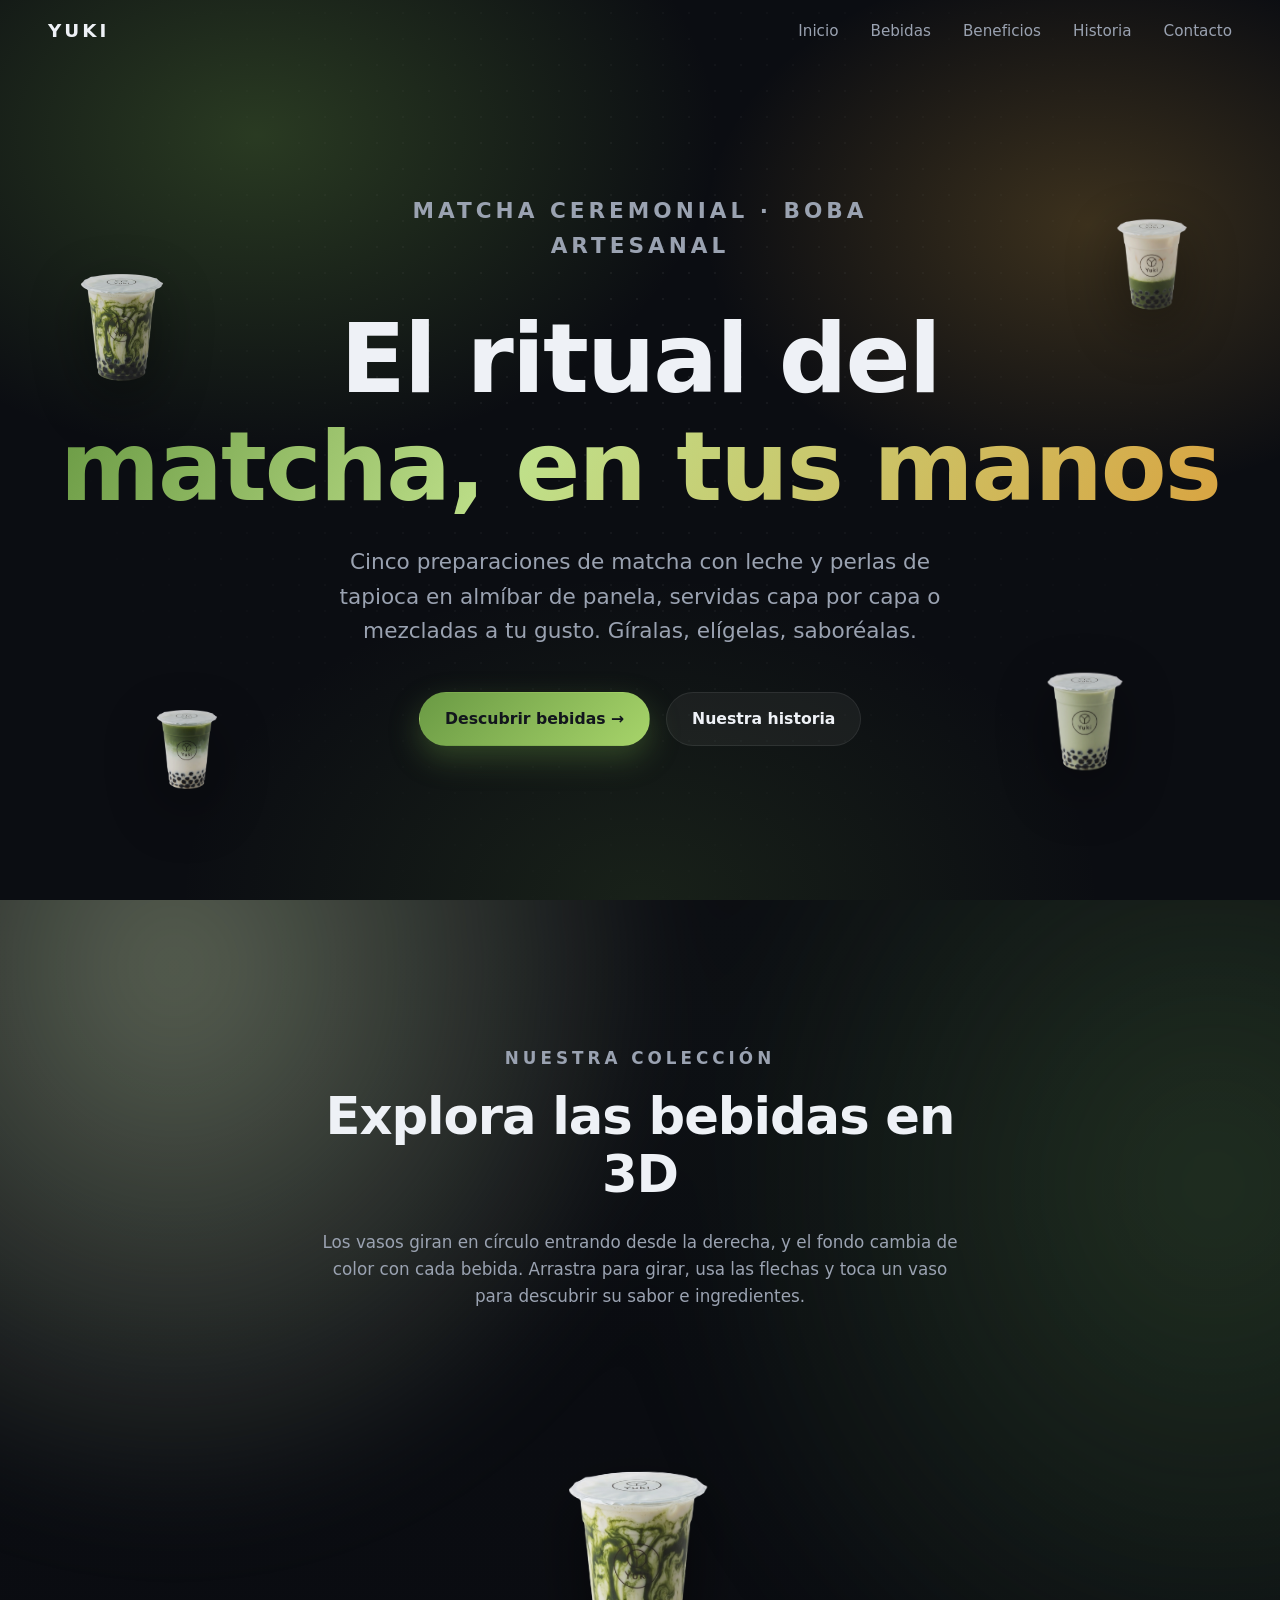
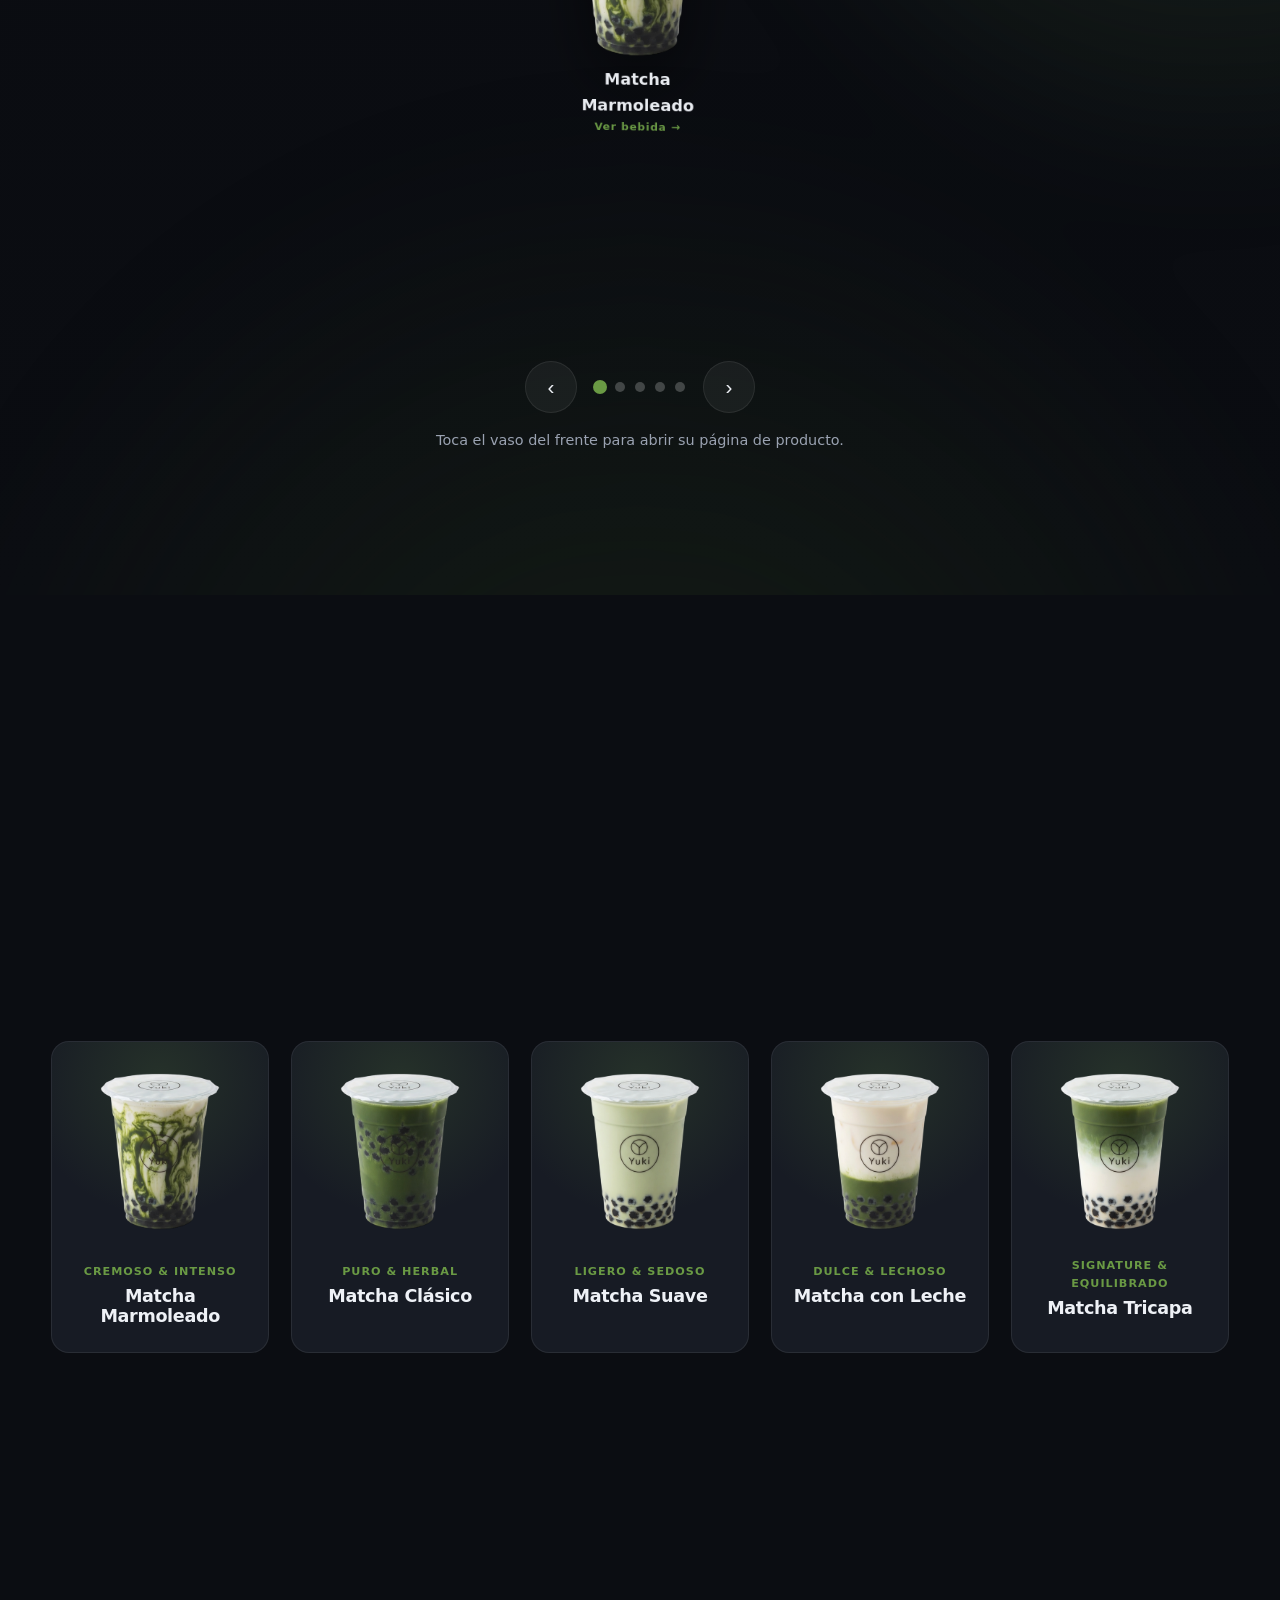
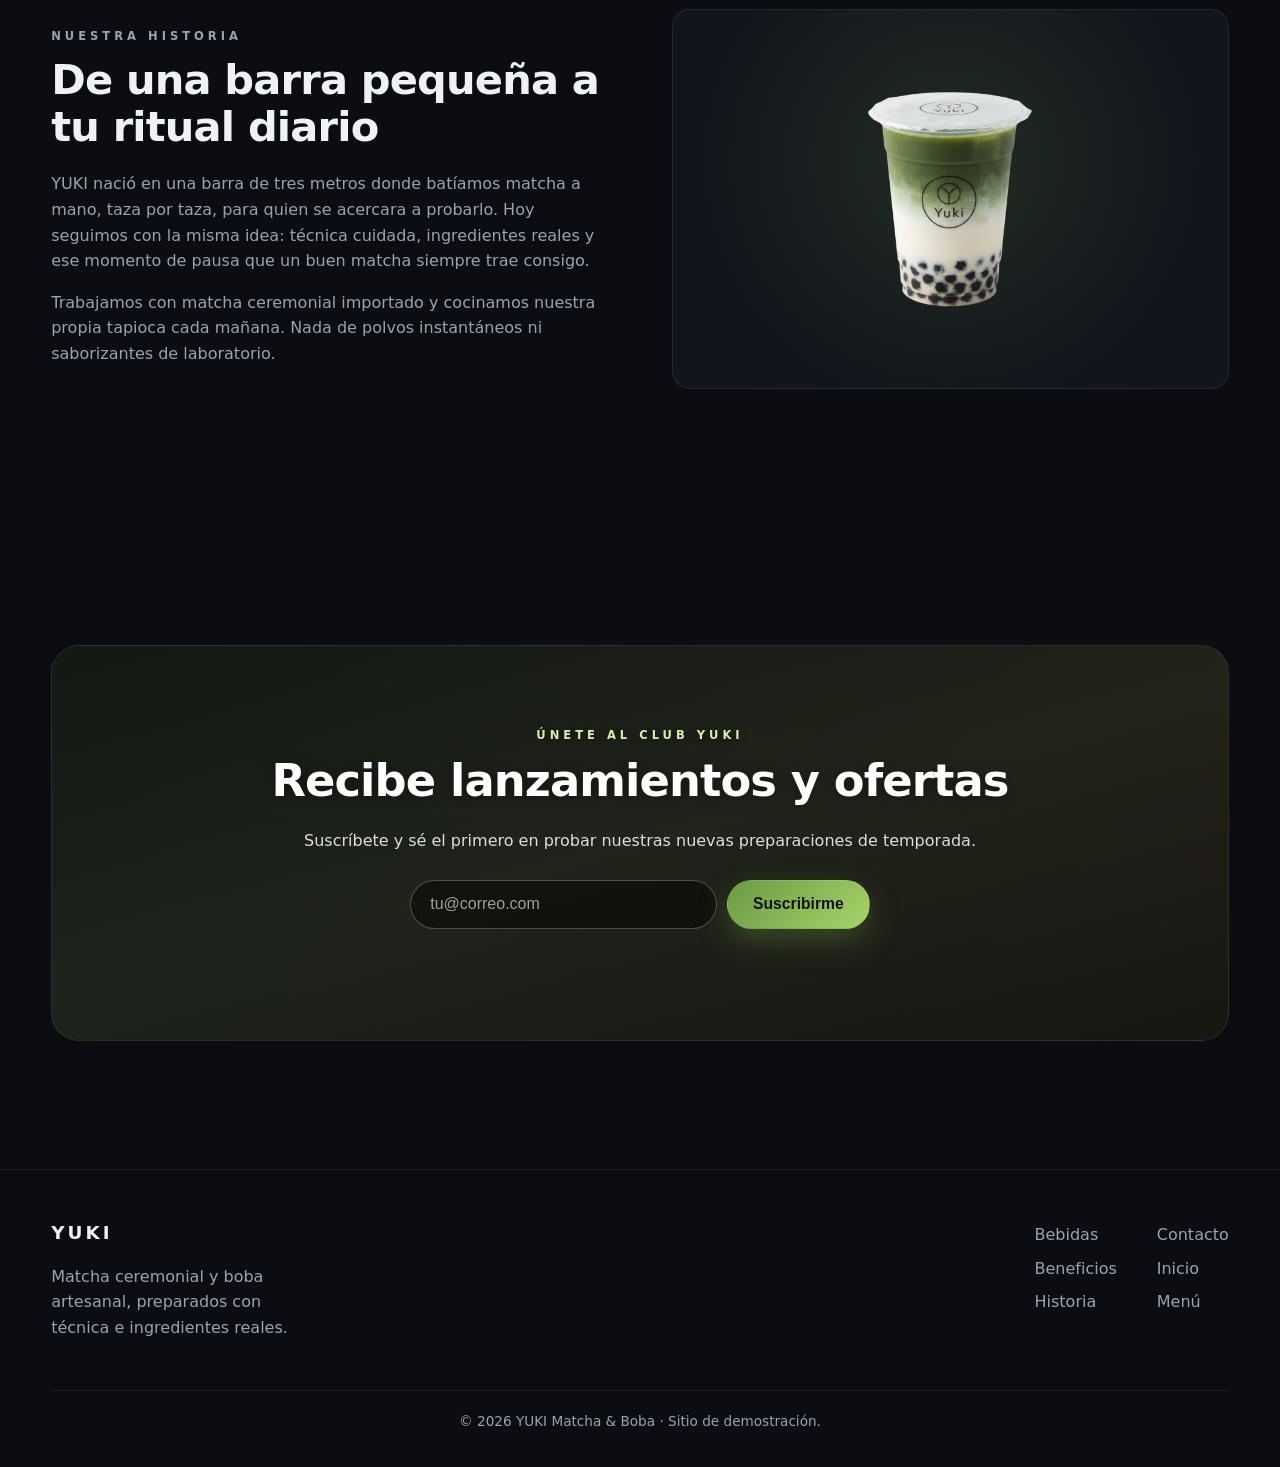
==== commit b41969d7: "Fix carousel ghosting and clean up hero/benefits/CTA sections - Carousel: neighboring cups no longer" ====
--- a/index.html
+++ b/index.html
@@ -17,7 +17,7 @@
   <body>
     <!-- ---------- NAV ---------- -->
     <nav class="nav" id="nav">
-      <a class="brand" href="#top"><span class="dot"></span>YUKI</a>
+      <a class="brand" href="#top">YUKI</a>
       <div class="nav-links" id="navLinks">
         <a href="#top">Inicio</a>
         <a href="#bebidas">Bebidas</a>
@@ -45,7 +45,6 @@
           <a href="#historia" class="btn btn-ghost">Nuestra historia</a>
         </div>
       </div>
-      <div class="scroll-hint">Desliza ↓</div>
     </header>
 
     <!-- ---------- BEBIDAS · CARRUSEL 3D ---------- -->
@@ -84,32 +83,11 @@
     <section class="section" id="beneficios">
       <div class="container">
         <div class="section-head reveal">
-          <p class="eyebrow">Por qué YUKI</p>
-          <h2>Matcha hecho con intención</h2>
-          <p>Cada vaso es una promesa de calidad, técnica y sabor real.</p>
+          <p class="eyebrow">Nuestro menú</p>
+          <h2>Elige tu preparación favorita</h2>
+          <p>Cinco formas distintas de disfrutar el matcha: coladas, en capas o marmoleadas.</p>
         </div>
-        <div class="grid-cards">
-          <article class="card reveal">
-            <div class="ic">🍵</div>
-            <h3>Matcha ceremonial</h3>
-            <p>Importado y batido a mano para lograr esa espuma fina y ese verde intenso.</p>
-          </article>
-          <article class="card reveal">
-            <div class="ic">🧋</div>
-            <h3>Boba artesanal</h3>
-            <p>Perlas de tapioca cocidas a diario en almíbar de panela, nunca de bolsa.</p>
-          </article>
-          <article class="card reveal">
-            <div class="ic">🥛</div>
-            <h3>Leche de calidad</h3>
-            <p>Leche entera fresca o alternativas vegetales, según cómo te guste tu matcha.</p>
-          </article>
-          <article class="card reveal">
-            <div class="ic">♻️</div>
-            <h3>Vasos reciclables</h3>
-            <p>Empaques 100% reciclables y pajillas biodegradables en cada pedido.</p>
-          </article>
-        </div>
+        <div class="product-cards" id="productCards"></div>
       </div>
     </section>
 
@@ -130,12 +108,6 @@
             tapioca cada mañana. Nada de polvos instantáneos ni saborizantes de
             laboratorio.
           </p>
-          <div class="stat-row">
-            <div class="stat"><b>2019</b><span>Primera barra</span></div>
-            <div class="stat"><b>5</b><span>Preparaciones</span></div>
-            <div class="stat"><b>100%</b><span>Matcha ceremonial</span></div>
-            <div class="stat"><b>Diaria</b><span>Tapioca fresca</span></div>
-          </div>
         </div>
         <div class="showcase reveal" id="historiaShowcase"></div>
       </div>
@@ -147,7 +119,7 @@
         <div class="cta-band reveal">
           <p class="eyebrow">Únete al club YUKI</p>
           <h2>Recibe lanzamientos y ofertas</h2>
-          <p style="color: var(--muted)">
+          <p class="cta-lead">
             Suscríbete y sé el primero en probar nuestras nuevas preparaciones de
             temporada.
           </p>
@@ -171,7 +143,7 @@
       <div class="container">
         <div class="footer-grid">
           <div>
-            <div class="brand"><span class="dot"></span>YUKI</div>
+            <div class="brand">YUKI</div>
             <p style="max-width: 260px">
               Matcha ceremonial y boba artesanal, preparados con técnica e
               ingredientes reales.
--- a/css/styles.css
+++ b/css/styles.css
@@ -151,14 +151,6 @@
   font-size: 1.15rem;
 }
 
-.brand .dot {
-  width: 14px;
-  height: 14px;
-  border-radius: 50%;
-  background: conic-gradient(from 0deg, var(--brand), var(--brand-2), var(--brand));
-  box-shadow: 0 0 16px rgba(106, 154, 68, 0.6);
-}
-
 .nav-links {
   display: flex;
   gap: 2rem;
@@ -293,18 +285,6 @@
   }
 }
 
-.scroll-hint {
-  position: absolute;
-  bottom: 26px;
-  left: 50%;
-  transform: translateX(-50%);
-  color: var(--muted);
-  font-size: 0.8rem;
-  letter-spacing: 2px;
-  text-transform: uppercase;
-  animation: bob 3s ease-in-out infinite;
-}
-
 /* ---------- Carrusel 3D ---------- */
 .bebidas {
   position: relative;
@@ -492,45 +472,56 @@
   margin-top: 16px;
 }
 
-/* ---------- Beneficios ---------- */
-.grid-cards {
+/* ---------- Beneficios · cards de producto ---------- */
+.product-cards {
   display: grid;
-  grid-template-columns: repeat(auto-fit, minmax(240px, 1fr));
+  grid-template-columns: repeat(auto-fit, minmax(200px, 1fr));
   gap: 22px;
 }
 
-.card {
+.product-card {
+  display: block;
   background: var(--panel);
   border: 1px solid var(--line);
   border-radius: var(--radius);
-  padding: 30px 26px;
+  overflow: hidden;
   transition: transform 0.25s ease, border-color 0.25s ease;
 }
 
-.card:hover {
+.product-card:hover {
   transform: translateY(-6px);
   border-color: rgba(106, 154, 68, 0.4);
 }
 
-.card .ic {
-  width: 52px;
-  height: 52px;
-  border-radius: 14px;
+.pc-media {
   display: grid;
   place-items: center;
-  font-size: 1.5rem;
-  margin-bottom: 16px;
-  background: linear-gradient(135deg, rgba(106, 154, 68, 0.22), rgba(217, 164, 65, 0.2));
-}
-
-.card h3 {
-  font-size: 1.2rem;
-}
-
-.card p {
-  color: var(--muted);
+  padding: 26px 10px 6px;
+  background: radial-gradient(circle at 50% 20%, rgba(106, 154, 68, 0.18), transparent 70%);
+}
+
+.pc-media .cup {
+  width: 130px;
+}
+
+.pc-body {
+  padding: 16px 20px 26px;
+  text-align: center;
+}
+
+.pc-tag {
+  display: inline-block;
+  font-size: 0.7rem;
+  font-weight: 700;
+  letter-spacing: 1px;
+  text-transform: uppercase;
+  color: var(--brand);
+  margin-bottom: 6px;
+}
+
+.pc-body h3 {
+  font-size: 1.1rem;
   margin: 0;
-  font-size: 0.96rem;
 }
 
 /* ---------- Historia ---------- */
@@ -547,27 +538,6 @@
 
 .split .txt p {
   color: var(--muted);
-}
-
-.stat-row {
-  display: flex;
-  gap: 30px;
-  margin-top: 26px;
-  flex-wrap: wrap;
-}
-
-.stat b {
-  display: block;
-  font-size: 2rem;
-  background: linear-gradient(120deg, var(--brand), var(--brand-2));
-  -webkit-background-clip: text;
-  background-clip: text;
-  color: transparent;
-}
-
-.stat span {
-  color: var(--muted);
-  font-size: 0.85rem;
 }
 
 .showcase {
@@ -588,16 +558,42 @@
 }
 
 /* ---------- Contacto / Newsletter ---------- */
+/* --cta-photo queda "none" hasta que se agregue la imagen de fondo real;
+   el degradado de marca sirve de respaldo mientras tanto. */
 .cta-band {
-  background: linear-gradient(135deg, rgba(106, 154, 68, 0.16), rgba(217, 164, 65, 0.14));
+  --cta-photo: none;
+  position: relative;
+  overflow: hidden;
   border: 1px solid var(--line);
   border-radius: 28px;
   padding: clamp(36px, 6vw, 68px);
   text-align: center;
+  background-color: var(--bg-soft);
+  background-image: linear-gradient(
+      165deg,
+      rgba(6, 8, 6, 0.6),
+      rgba(6, 8, 6, 0.32) 50%,
+      rgba(6, 8, 6, 0.64)
+    ),
+    var(--cta-photo),
+    linear-gradient(135deg, rgba(106, 154, 68, 0.22), rgba(217, 164, 65, 0.18));
+  background-size: cover;
+  background-position: center;
+}
+
+.cta-band .eyebrow {
+  color: #d7edb0;
+  text-shadow: 0 2px 10px rgba(0, 0, 0, 0.4);
 }
 
 .cta-band h2 {
   font-size: clamp(1.8rem, 4vw, 2.8rem);
+  color: #fff;
+  text-shadow: 0 2px 14px rgba(0, 0, 0, 0.4);
+}
+
+.cta-band .cta-lead {
+  color: rgba(255, 255, 255, 0.85);
 }
 
 .newsletter {
@@ -613,10 +609,14 @@
   flex: 1 1 240px;
   padding: 0.9em 1.2em;
   border-radius: 999px;
-  border: 1px solid var(--line);
-  background: rgba(0, 0, 0, 0.3);
-  color: var(--text);
+  border: 1px solid rgba(255, 255, 255, 0.25);
+  background: rgba(0, 0, 0, 0.45);
+  color: #fff;
   font-size: 1rem;
+}
+
+.newsletter input::placeholder {
+  color: rgba(255, 255, 255, 0.6);
 }
 
 .newsletter input:focus {
@@ -1010,7 +1010,6 @@
   .floaty,
   .product-visual .cup,
   .showcase .cup,
-  .scroll-hint,
   .ripple {
     animation: none !important;
   }
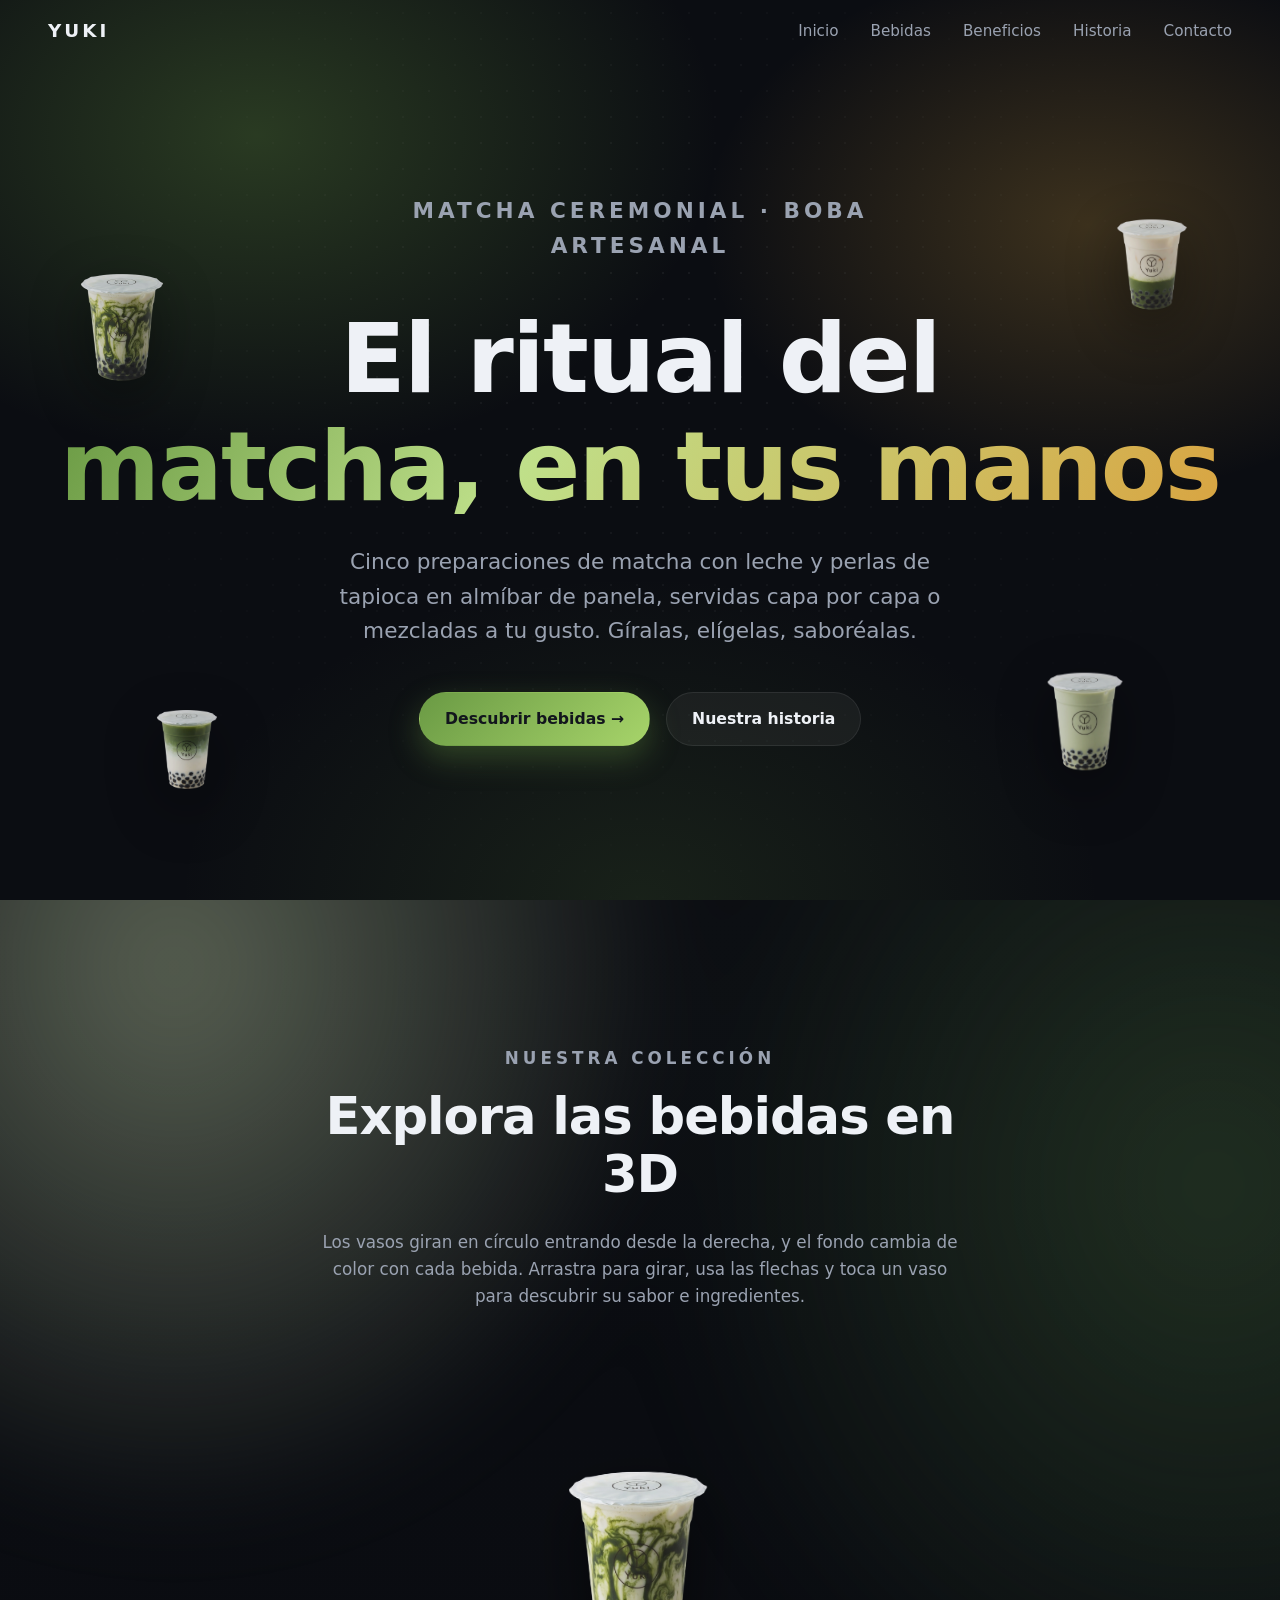
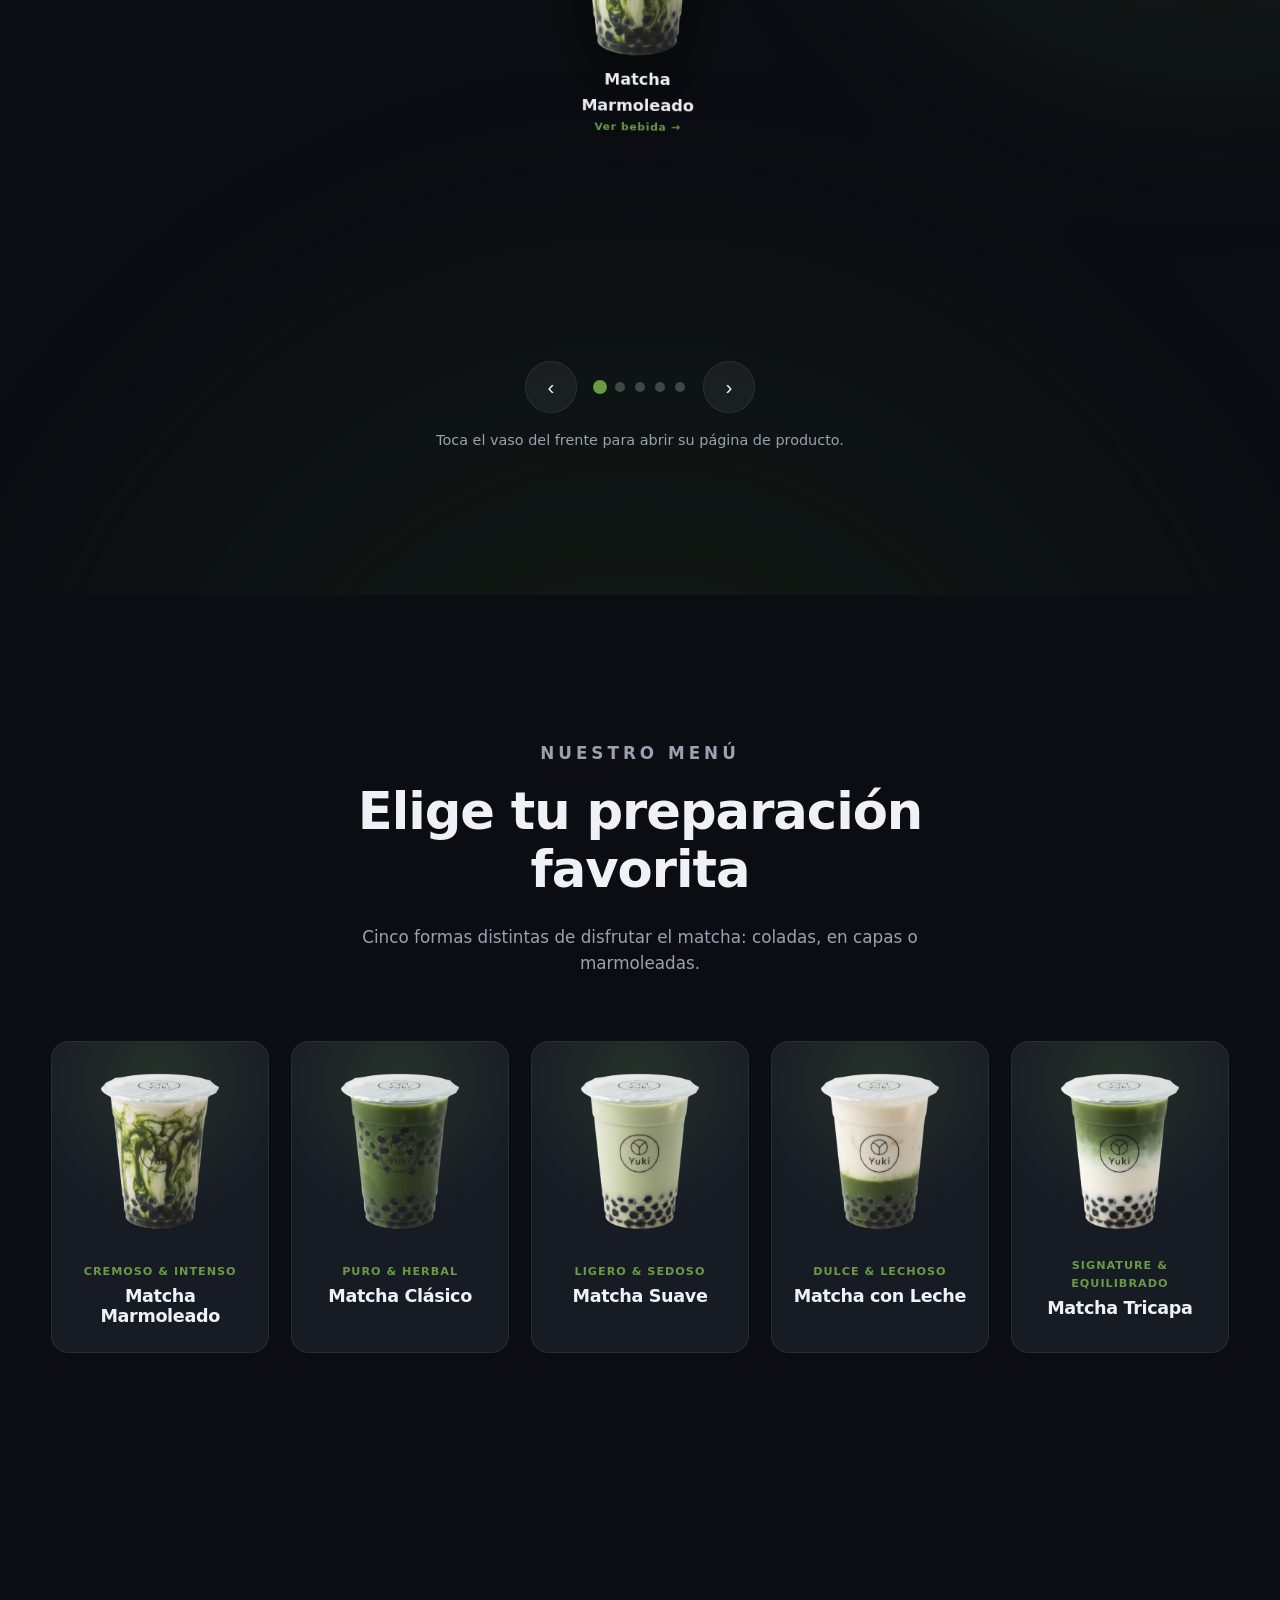
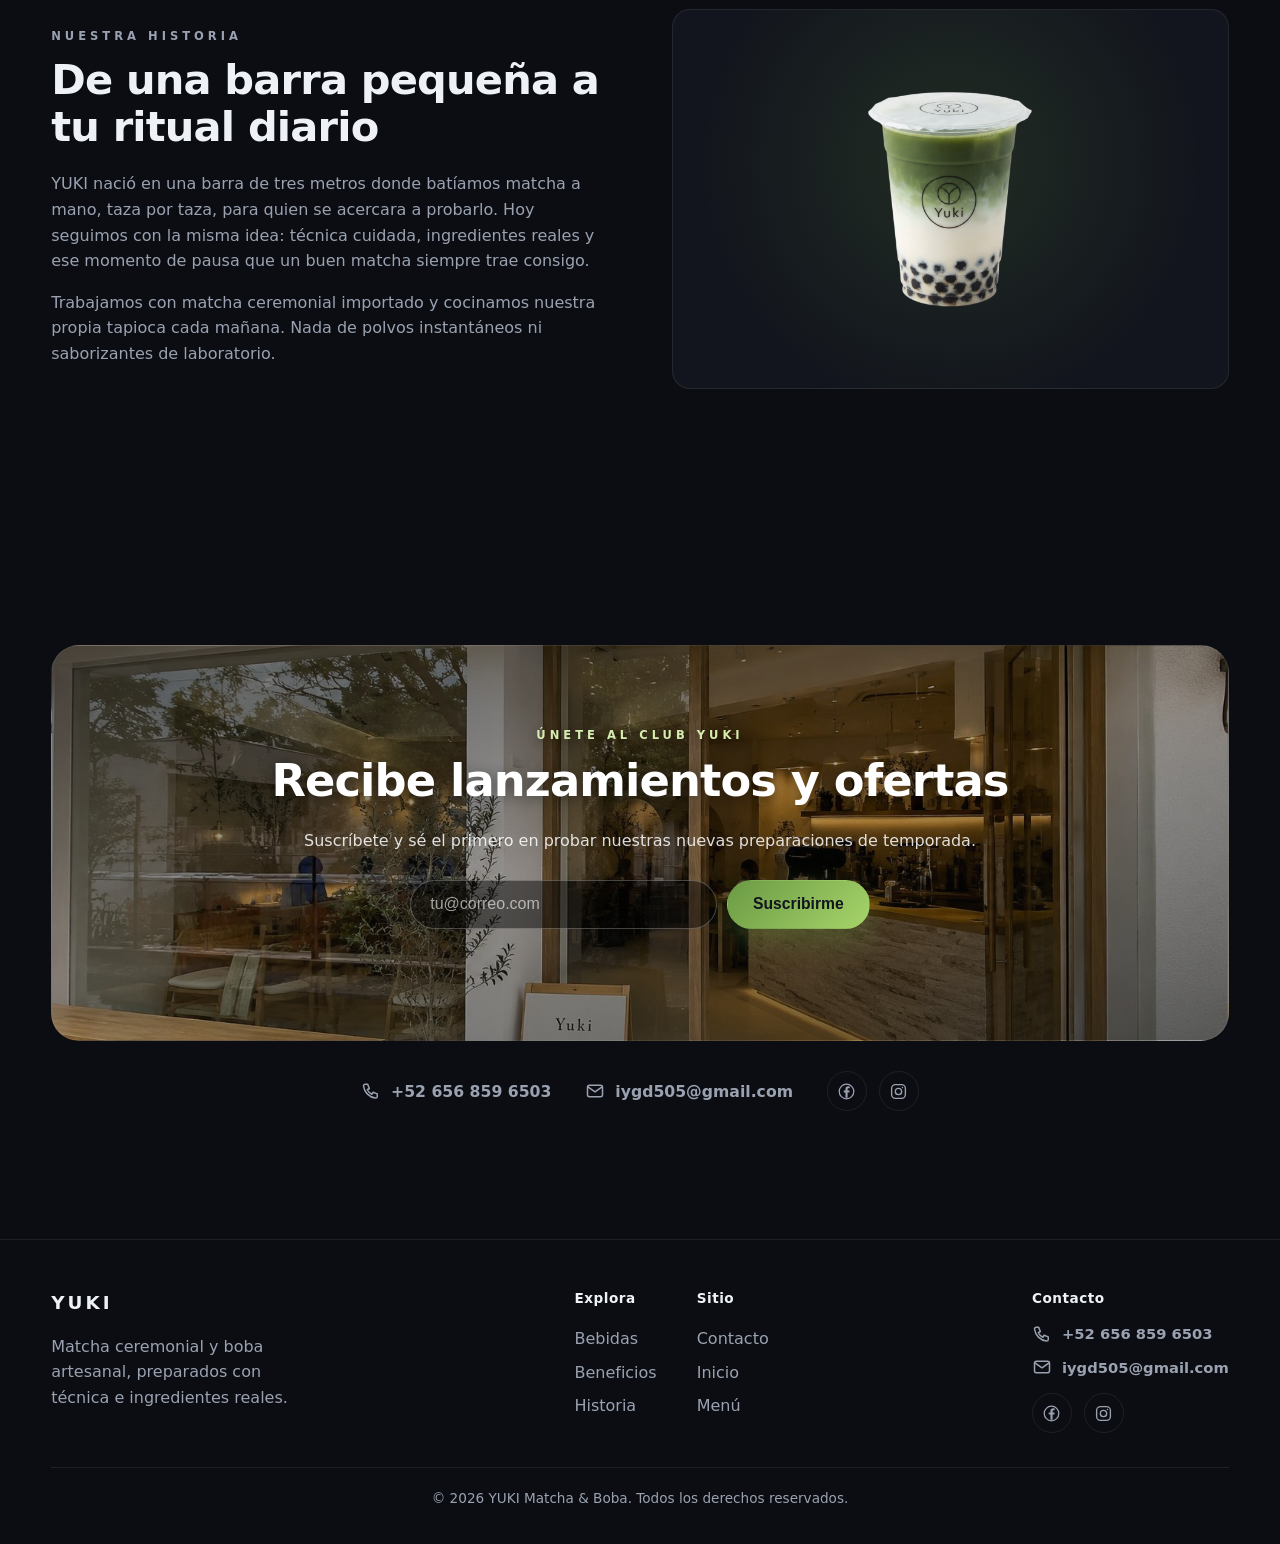
==== commit 3cad1c05: "Add real storefront photo, contact info, and social links - The "Únete al club YUKI" section now use" ====
--- a/index.html
+++ b/index.html
@@ -135,6 +135,8 @@
           </form>
           <p class="form-msg" id="formMsg"></p>
         </div>
+
+        <div class="contact-info reveal" id="contactInfo"></div>
       </div>
     </section>
 
@@ -151,19 +153,26 @@
           </div>
           <div class="footer-links">
             <div>
+              <p class="footer-heading">Explora</p>
               <a href="#bebidas">Bebidas</a>
               <a href="#beneficios">Beneficios</a>
               <a href="#historia">Historia</a>
             </div>
             <div>
+              <p class="footer-heading">Sitio</p>
               <a href="#contacto">Contacto</a>
               <a href="#top">Inicio</a>
               <a href="#bebidas">Menú</a>
             </div>
           </div>
+          <div class="footer-contact-col">
+            <p class="footer-heading">Contacto</p>
+            <div class="contact-stack" id="footerContact"></div>
+            <div class="social-row" id="footerSocial"></div>
+          </div>
         </div>
         <div class="footer-bottom">
-          © 2026 YUKI Matcha & Boba · Sitio de demostración.
+          © 2026 YUKI Matcha &amp; Boba. Todos los derechos reservados.
         </div>
       </div>
     </footer>
--- a/css/styles.css
+++ b/css/styles.css
@@ -558,10 +558,7 @@
 }
 
 /* ---------- Contacto / Newsletter ---------- */
-/* --cta-photo queda "none" hasta que se agregue la imagen de fondo real;
-   el degradado de marca sirve de respaldo mientras tanto. */
 .cta-band {
-  --cta-photo: none;
   position: relative;
   overflow: hidden;
   border: 1px solid var(--line);
@@ -575,8 +572,7 @@
       rgba(6, 8, 6, 0.32) 50%,
       rgba(6, 8, 6, 0.64)
     ),
-    var(--cta-photo),
-    linear-gradient(135deg, rgba(106, 154, 68, 0.22), rgba(217, 164, 65, 0.18));
+    url("../img/fondo/club-yuki.jpg");
   background-size: cover;
   background-position: center;
 }
@@ -631,6 +627,70 @@
   min-height: 1.2em;
 }
 
+/* ---------- Contacto real: teléfono, correo y redes ---------- */
+.contact-info {
+  display: flex;
+  flex-wrap: wrap;
+  align-items: center;
+  justify-content: center;
+  gap: 18px 34px;
+  margin-top: 30px;
+}
+
+.contact-item {
+  display: inline-flex;
+  align-items: center;
+  gap: 10px;
+  color: var(--muted);
+  font-weight: 600;
+  font-size: 0.98rem;
+  transition: color 0.2s ease;
+}
+
+.contact-item svg {
+  width: 20px;
+  height: 20px;
+  flex: none;
+}
+
+.contact-item:hover {
+  color: var(--text);
+}
+
+.contact-stack {
+  display: flex;
+  flex-direction: column;
+  gap: 10px;
+  align-items: flex-start;
+}
+
+.social-row {
+  display: flex;
+  gap: 12px;
+}
+
+.social-btn {
+  width: 40px;
+  height: 40px;
+  border-radius: 50%;
+  border: 1px solid var(--line);
+  display: grid;
+  place-items: center;
+  color: var(--muted);
+  transition: color 0.2s ease, border-color 0.2s ease, transform 0.2s ease;
+}
+
+.social-btn svg {
+  width: 19px;
+  height: 19px;
+}
+
+.social-btn:hover {
+  color: var(--brand);
+  border-color: rgba(106, 154, 68, 0.5);
+  transform: translateY(-2px);
+}
+
 /* ---------- Footer ---------- */
 footer {
   border-top: 1px solid var(--line);
@@ -665,6 +725,27 @@
 
 .footer-links a:hover {
   color: var(--text);
+}
+
+.footer-heading {
+  color: var(--text);
+  font-weight: 700;
+  font-size: 0.85rem;
+  letter-spacing: 0.5px;
+  margin: 0 0 12px;
+}
+
+.footer-contact-col {
+  display: flex;
+  flex-direction: column;
+}
+
+.footer-contact-col .social-row {
+  margin-top: 14px;
+}
+
+.footer-contact-col .contact-item {
+  font-size: 0.92rem;
 }
 
 .footer-bottom {
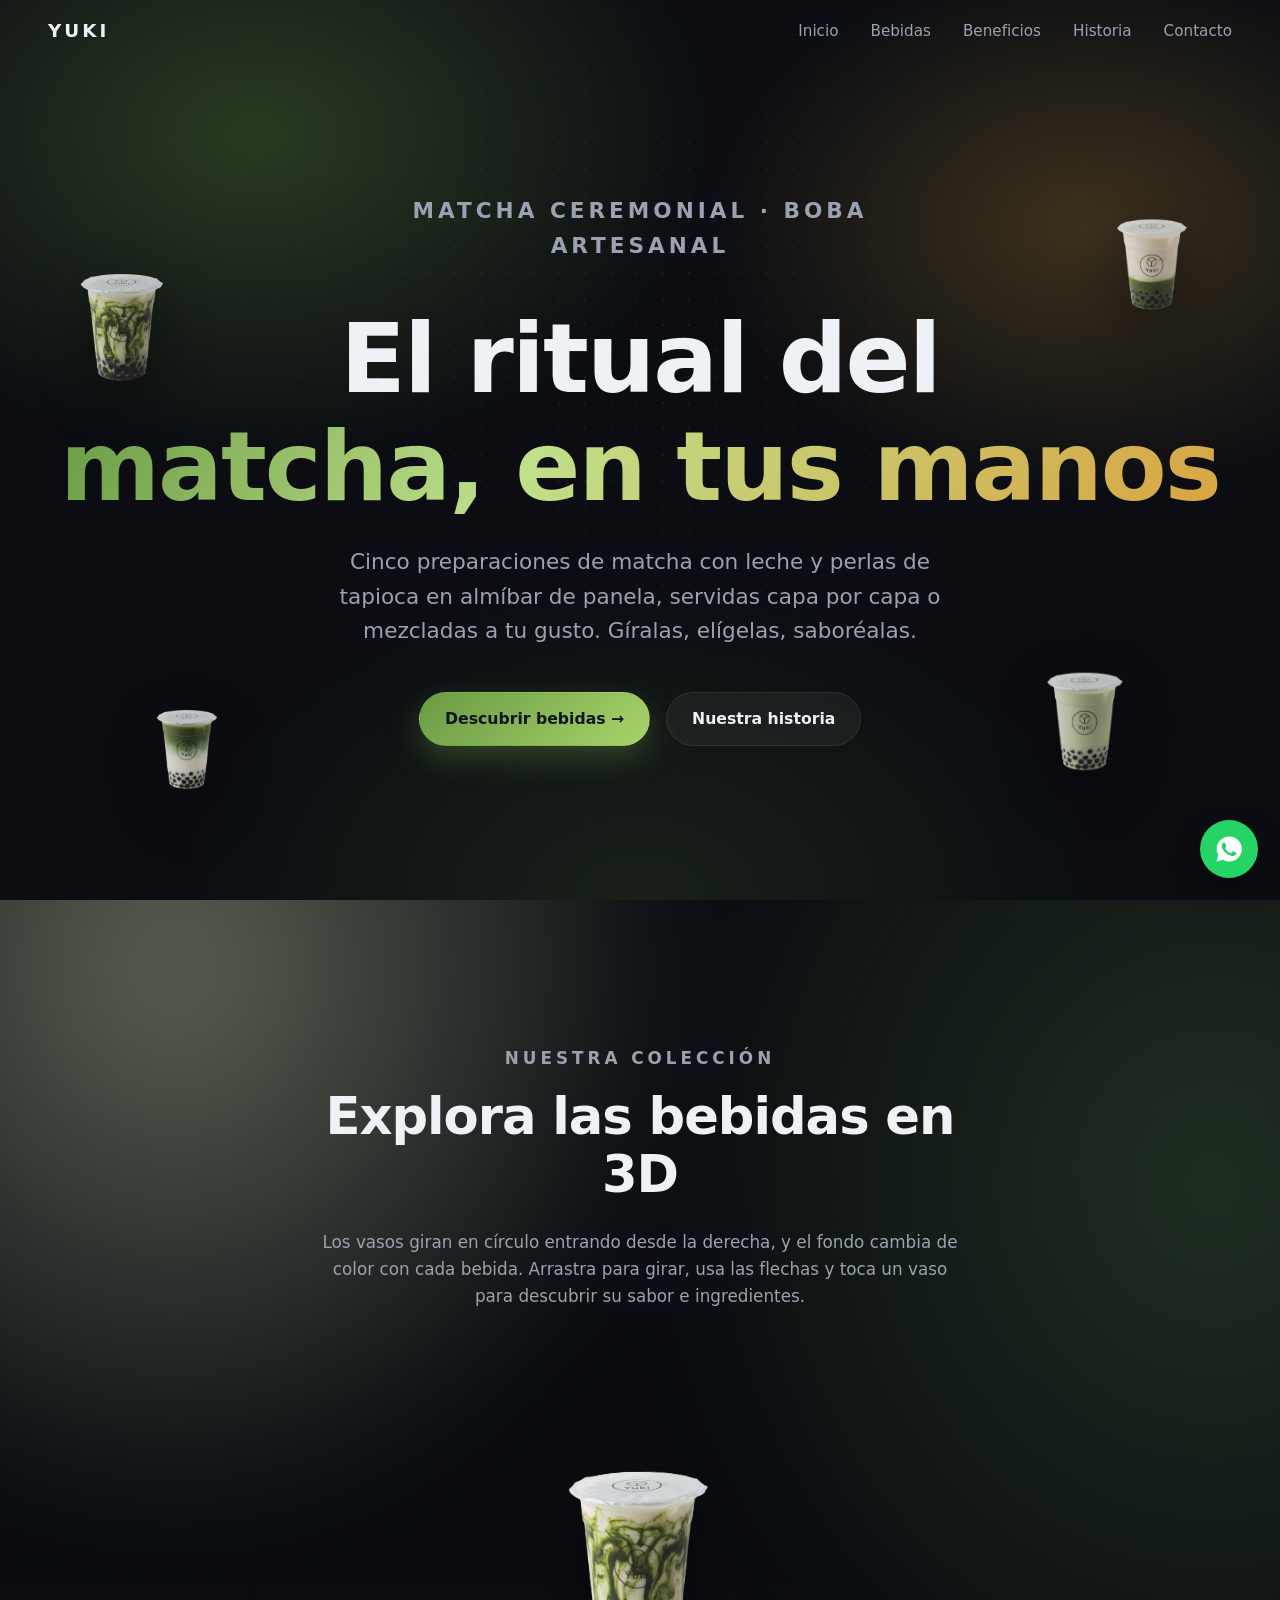
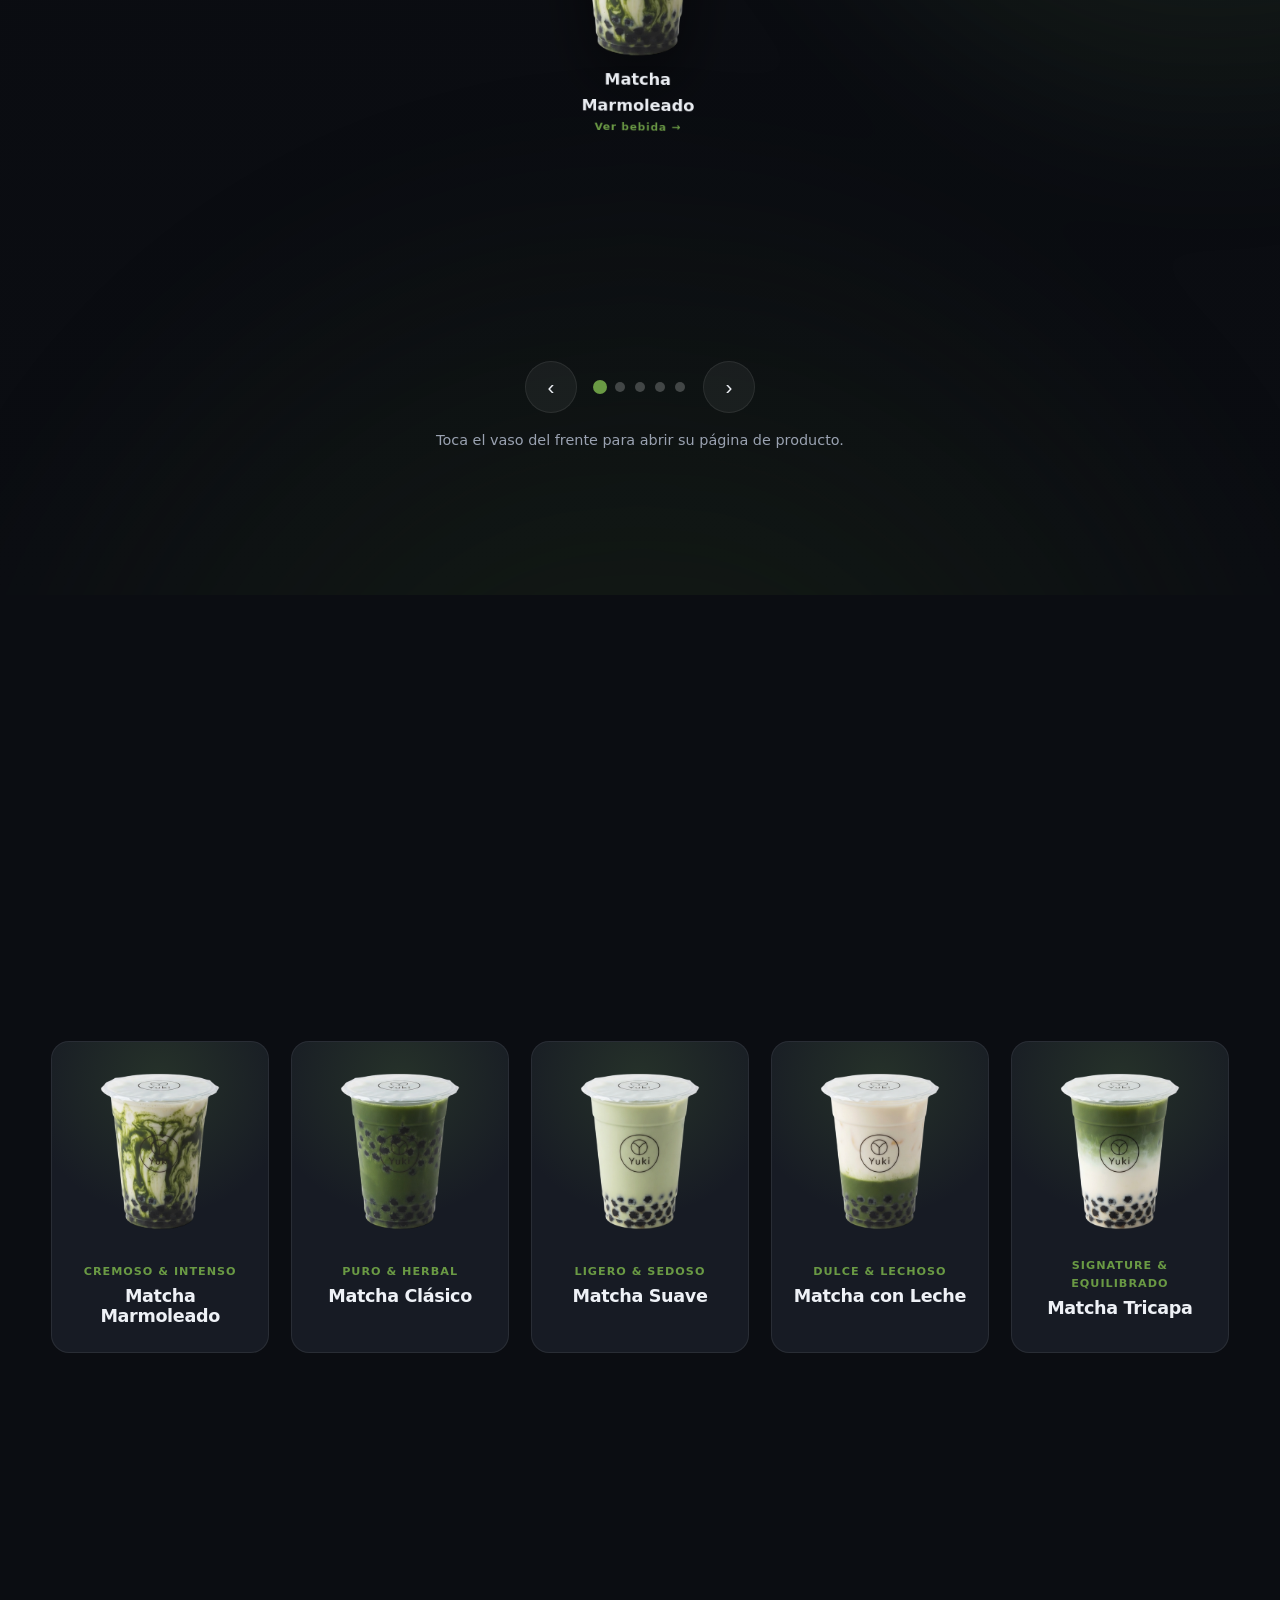
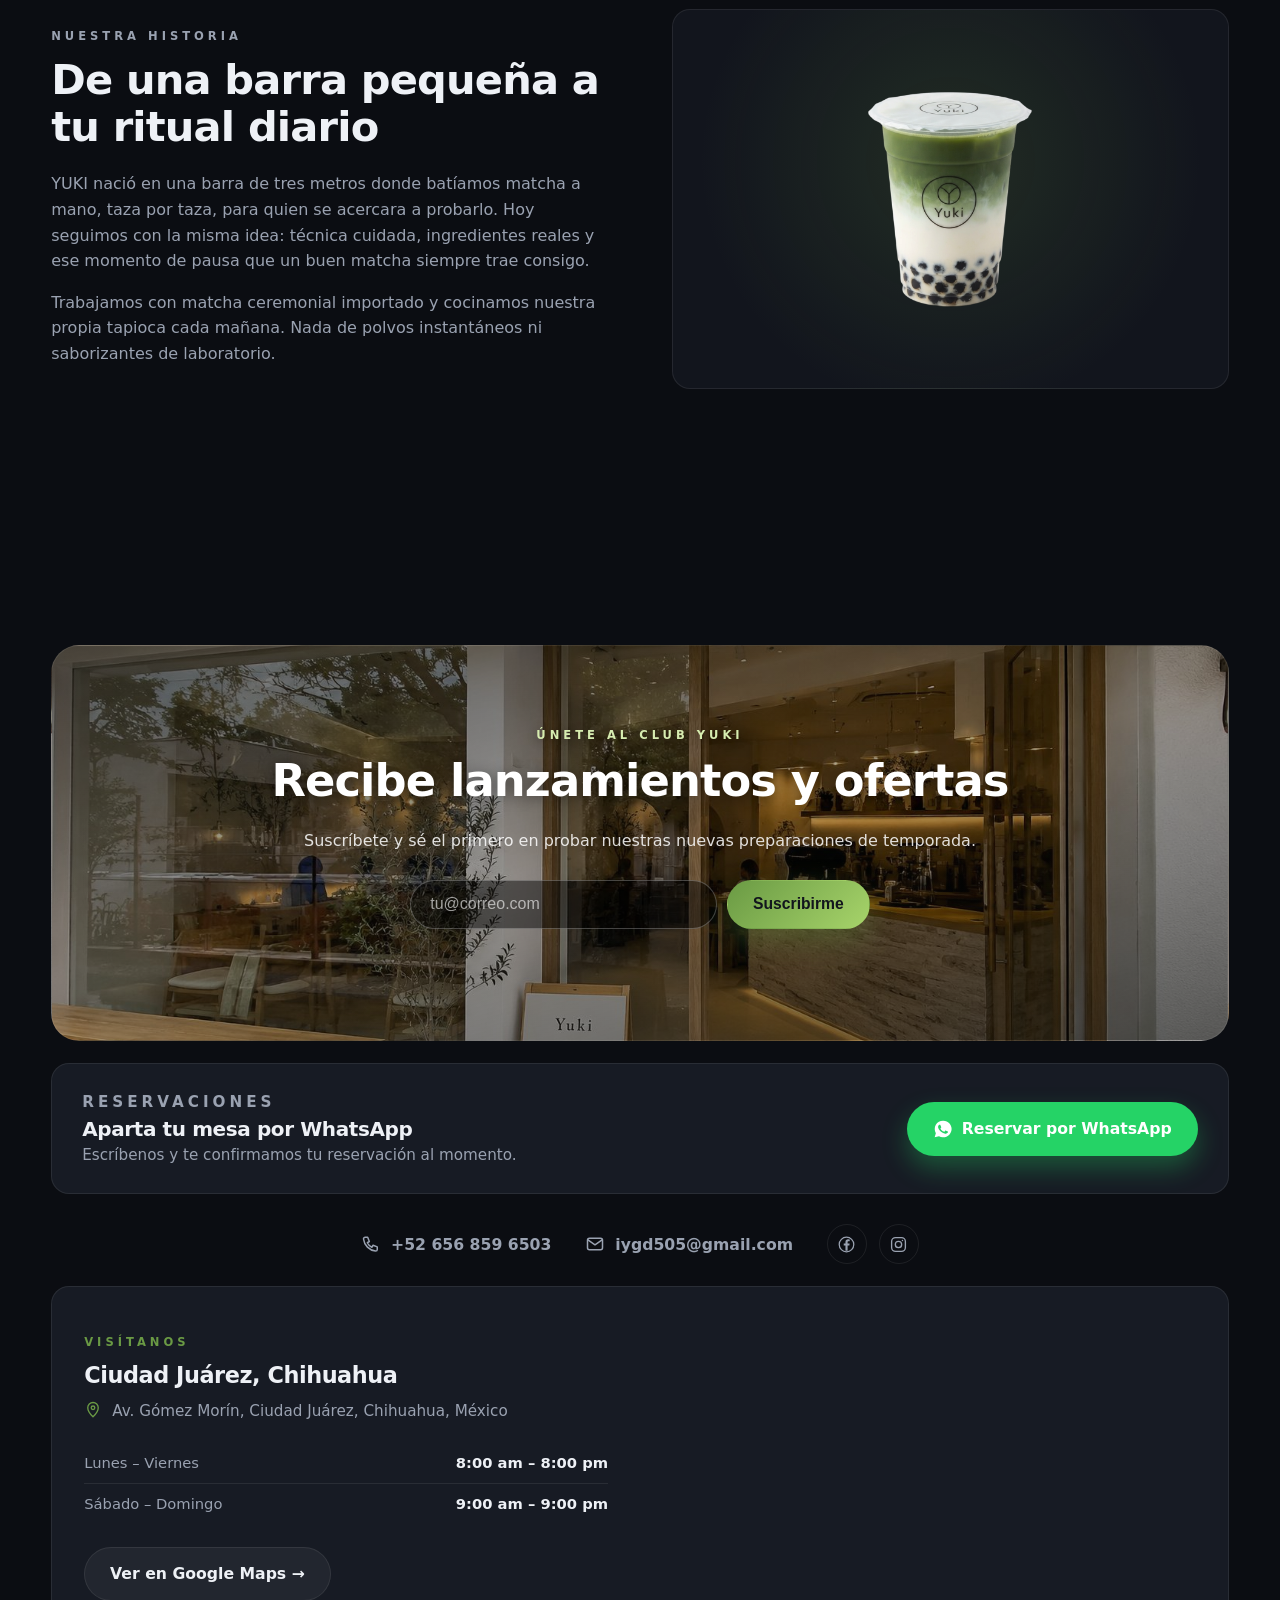
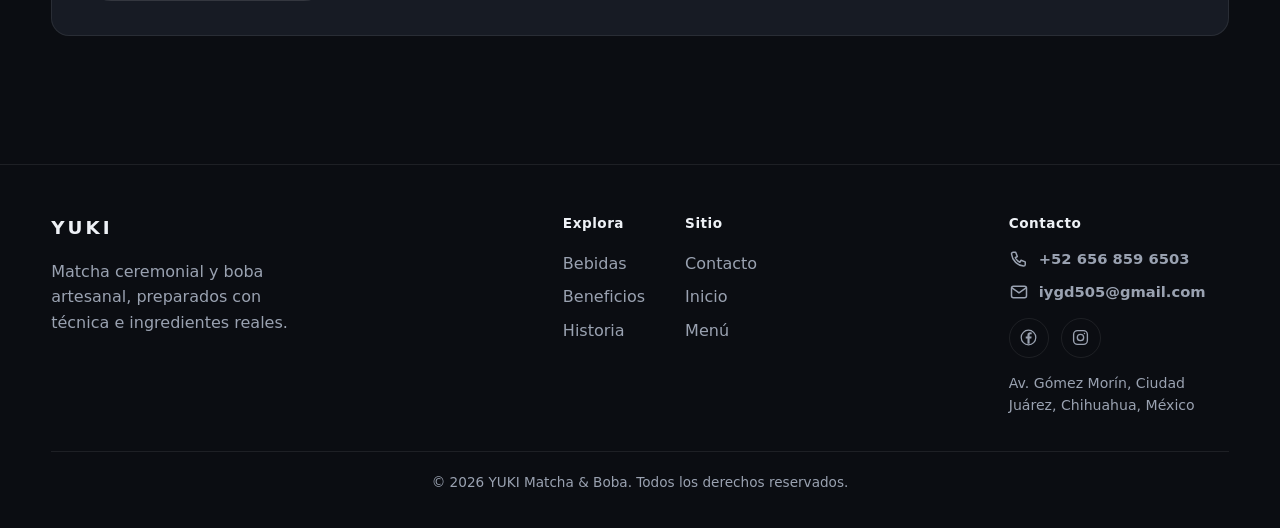
==== commit 72d19877: "Add location/map, hours, and WhatsApp reservations - New location card in the Contacto section: addr" ====
--- a/index.html
+++ b/index.html
@@ -136,7 +136,11 @@
           <p class="form-msg" id="formMsg"></p>
         </div>
 
+        <div class="reserve-card reveal" id="reserveCard"></div>
+
         <div class="contact-info reveal" id="contactInfo"></div>
+
+        <div class="location-card reveal" id="locationCard"></div>
       </div>
     </section>
 
@@ -169,6 +173,7 @@
             <p class="footer-heading">Contacto</p>
             <div class="contact-stack" id="footerContact"></div>
             <div class="social-row" id="footerSocial"></div>
+            <p class="footer-address" id="footerAddress"></p>
           </div>
         </div>
         <div class="footer-bottom">
@@ -178,6 +183,7 @@
     </footer>
 
     <script src="js/data.js"></script>
+    <script src="js/common.js"></script>
     <script src="js/carousel.js"></script>
   </body>
 </html>
--- a/css/styles.css
+++ b/css/styles.css
@@ -691,6 +691,151 @@
   transform: translateY(-2px);
 }
 
+/* ---------- Reservaciones por WhatsApp ---------- */
+.reserve-card {
+  display: flex;
+  align-items: center;
+  justify-content: space-between;
+  flex-wrap: wrap;
+  gap: 20px;
+  margin-top: 22px;
+  padding: 26px 30px;
+  background: var(--panel);
+  border: 1px solid var(--line);
+  border-radius: var(--radius);
+  text-align: left;
+}
+
+.reserve-text h3 {
+  font-size: 1.25rem;
+  margin: 0.15em 0;
+}
+
+.reserve-text p {
+  color: var(--muted);
+  margin: 0;
+  font-size: 0.95rem;
+}
+
+.btn-whatsapp {
+  color: #fff;
+  background: #25d366;
+  box-shadow: 0 12px 26px rgba(37, 211, 102, 0.32);
+  flex: none;
+}
+
+.btn-whatsapp svg {
+  width: 20px;
+  height: 20px;
+}
+
+.btn-whatsapp:hover {
+  background: #22c15e;
+}
+
+/* ---------- Ubicación y horario ---------- */
+.location-card {
+  display: grid;
+  grid-template-columns: 1fr 1fr;
+  margin-top: 22px;
+  background: var(--panel);
+  border: 1px solid var(--line);
+  border-radius: var(--radius);
+  overflow: hidden;
+  text-align: left;
+}
+
+.location-info {
+  padding: 34px 32px;
+}
+
+.location-info h3 {
+  font-size: 1.4rem;
+}
+
+.location-address {
+  display: flex;
+  align-items: flex-start;
+  gap: 10px;
+  color: var(--muted);
+  margin: 0 0 20px;
+  font-size: 0.95rem;
+}
+
+.location-address svg {
+  width: 18px;
+  height: 18px;
+  flex: none;
+  margin-top: 2px;
+  color: var(--brand);
+}
+
+.hours-list {
+  list-style: none;
+  margin: 0 0 24px;
+  padding: 0;
+}
+
+.hours-list li {
+  display: flex;
+  justify-content: space-between;
+  gap: 16px;
+  padding: 8px 0;
+  border-bottom: 1px solid var(--line);
+  font-size: 0.92rem;
+}
+
+.hours-list li:last-child {
+  border-bottom: 0;
+}
+
+.hours-list li span {
+  color: var(--muted);
+}
+
+.hours-list li b {
+  color: var(--text);
+}
+
+.location-map {
+  min-height: 320px;
+}
+
+.location-map iframe {
+  width: 100%;
+  height: 100%;
+  min-height: 320px;
+  border: 0;
+  display: block;
+}
+
+/* ---------- Botón flotante de WhatsApp ---------- */
+.wa-float {
+  position: fixed;
+  right: 22px;
+  bottom: 22px;
+  width: 58px;
+  height: 58px;
+  border-radius: 50%;
+  background: #25d366;
+  color: #fff;
+  display: grid;
+  place-items: center;
+  box-shadow: 0 14px 30px rgba(0, 0, 0, 0.35);
+  z-index: 90;
+  transition: transform 0.2s ease, box-shadow 0.2s ease;
+}
+
+.wa-float svg {
+  width: 30px;
+  height: 30px;
+}
+
+.wa-float:hover {
+  transform: scale(1.08);
+  box-shadow: 0 18px 36px rgba(0, 0, 0, 0.4);
+}
+
 /* ---------- Footer ---------- */
 footer {
   border-top: 1px solid var(--line);
@@ -746,6 +891,13 @@
 
 .footer-contact-col .contact-item {
   font-size: 0.92rem;
+}
+
+.footer-address {
+  margin: 14px 0 0;
+  color: var(--muted);
+  font-size: 0.88rem;
+  max-width: 220px;
 }
 
 .footer-bottom {
@@ -1039,8 +1191,13 @@
   }
   .split,
   .ph-grid,
-  .detail-grid {
+  .detail-grid,
+  .location-card {
     grid-template-columns: 1fr;
+  }
+  .reserve-card {
+    justify-content: center;
+    text-align: center;
   }
   .product-hero {
     text-align: center;
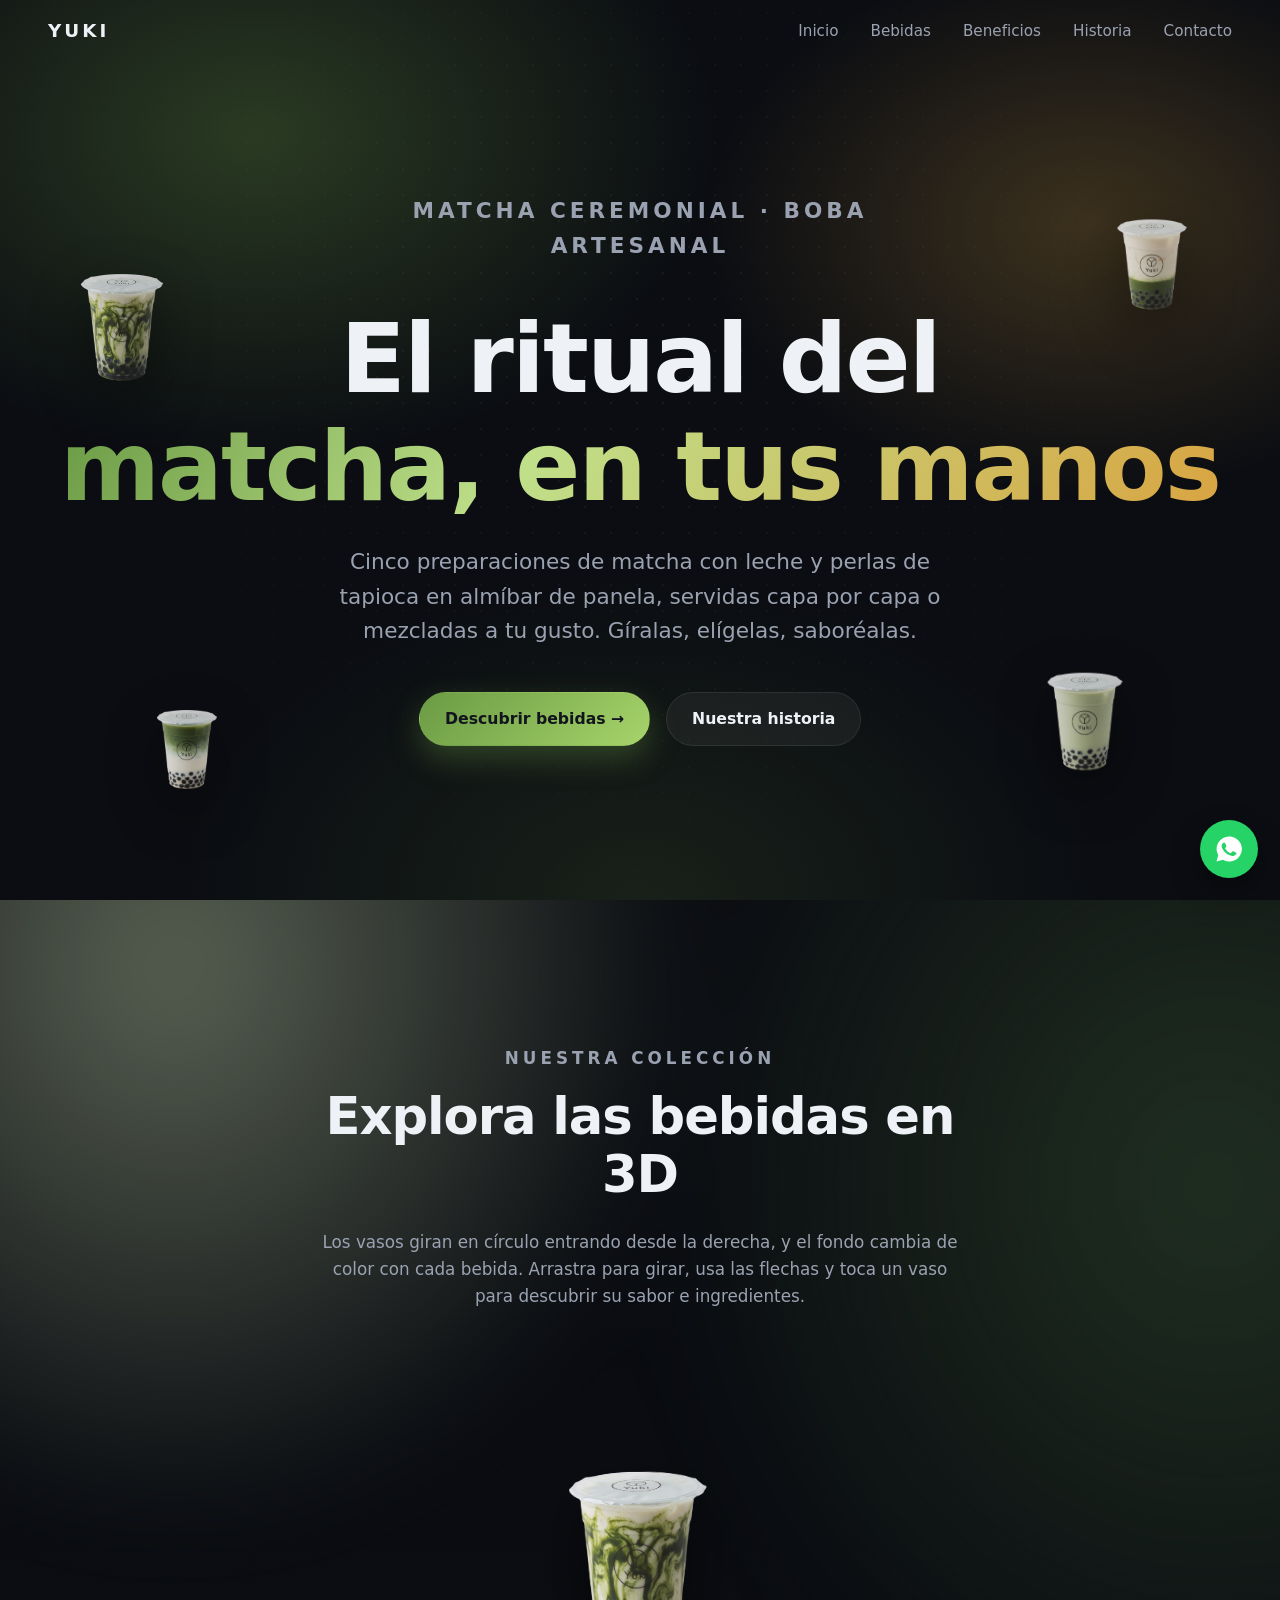
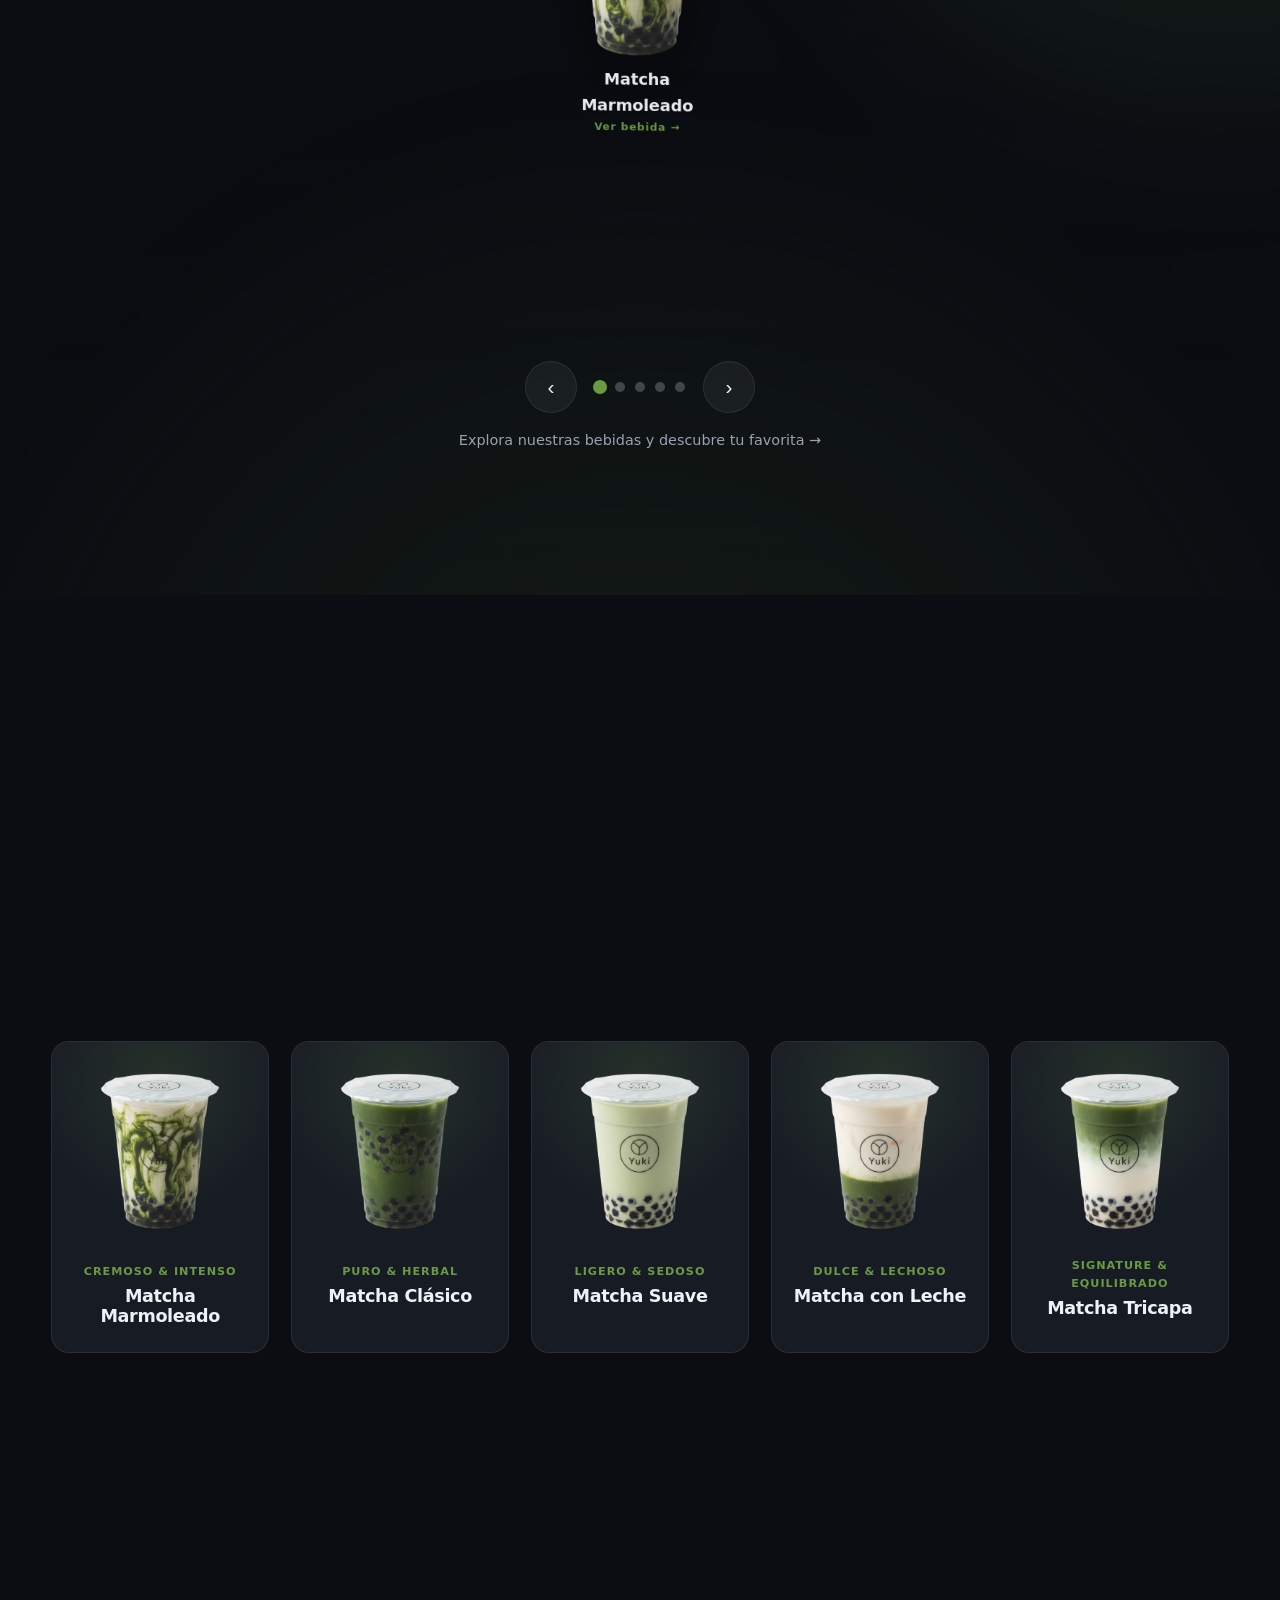
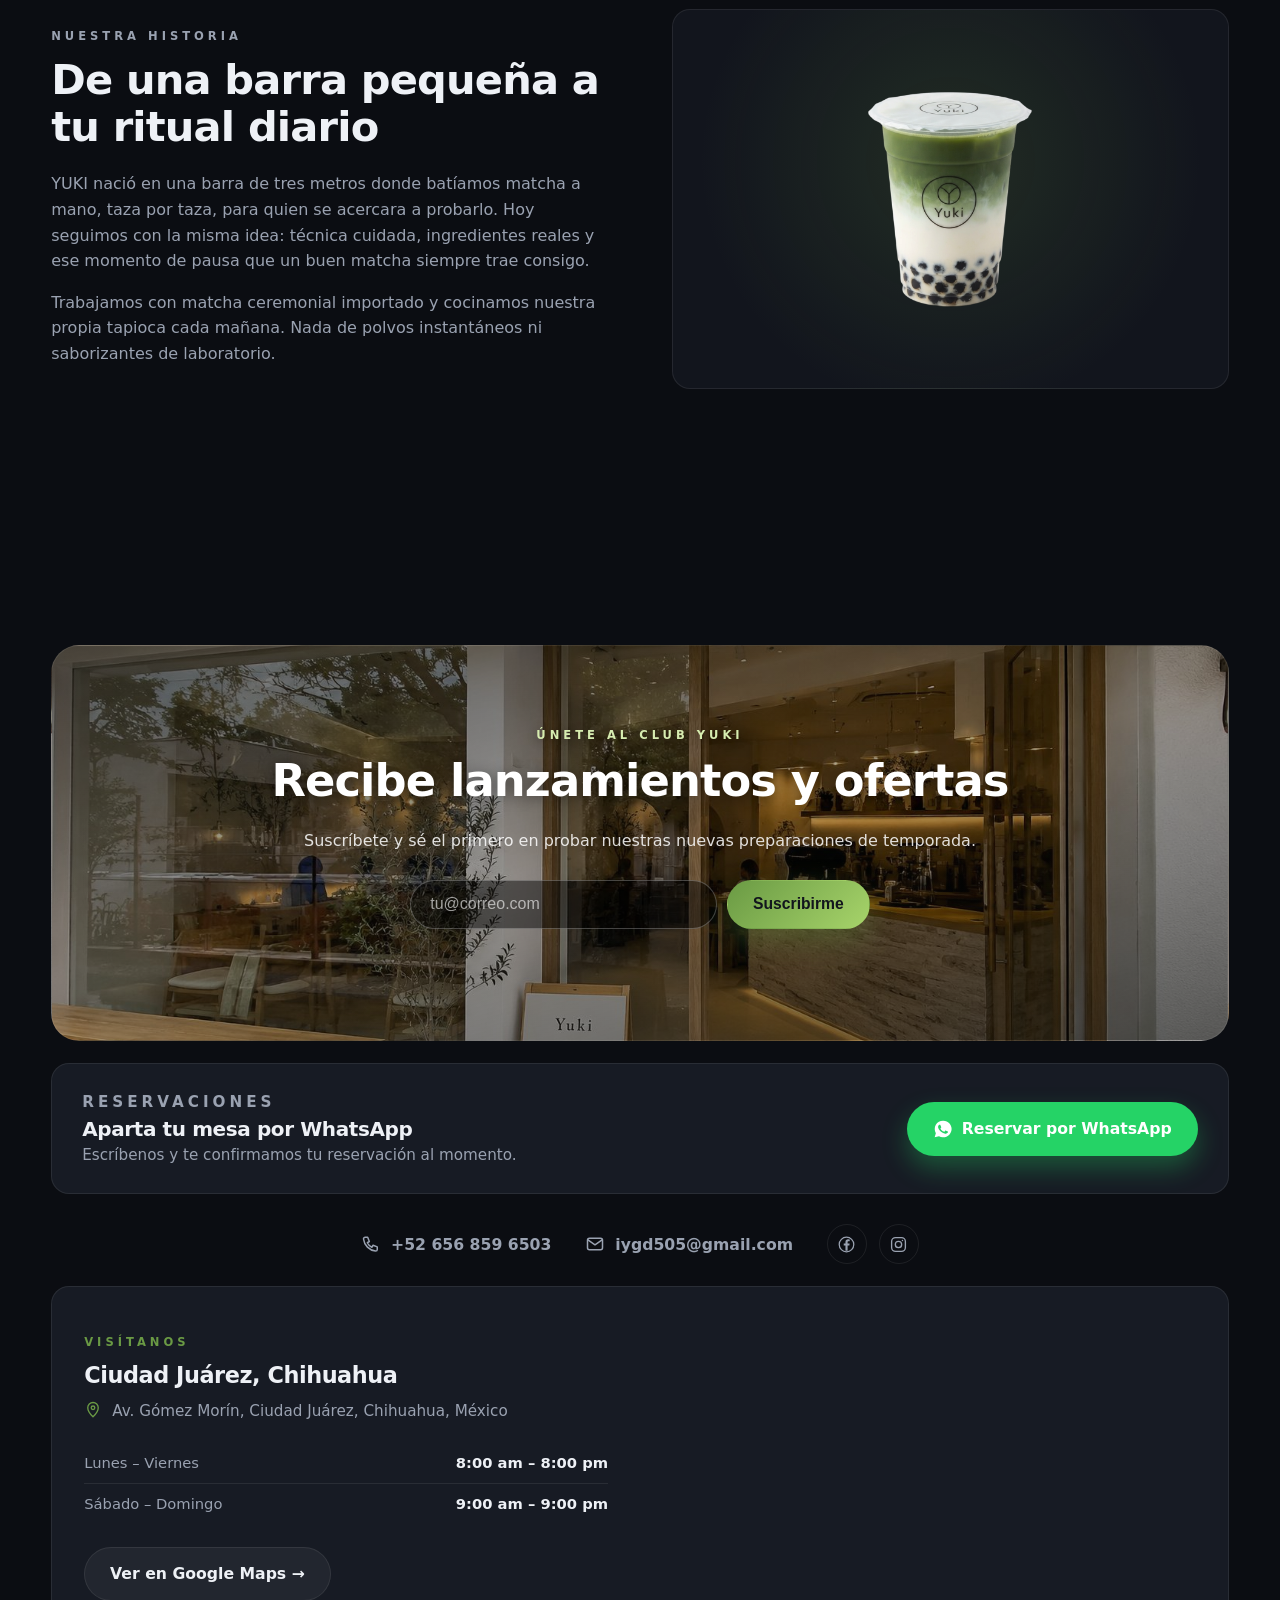
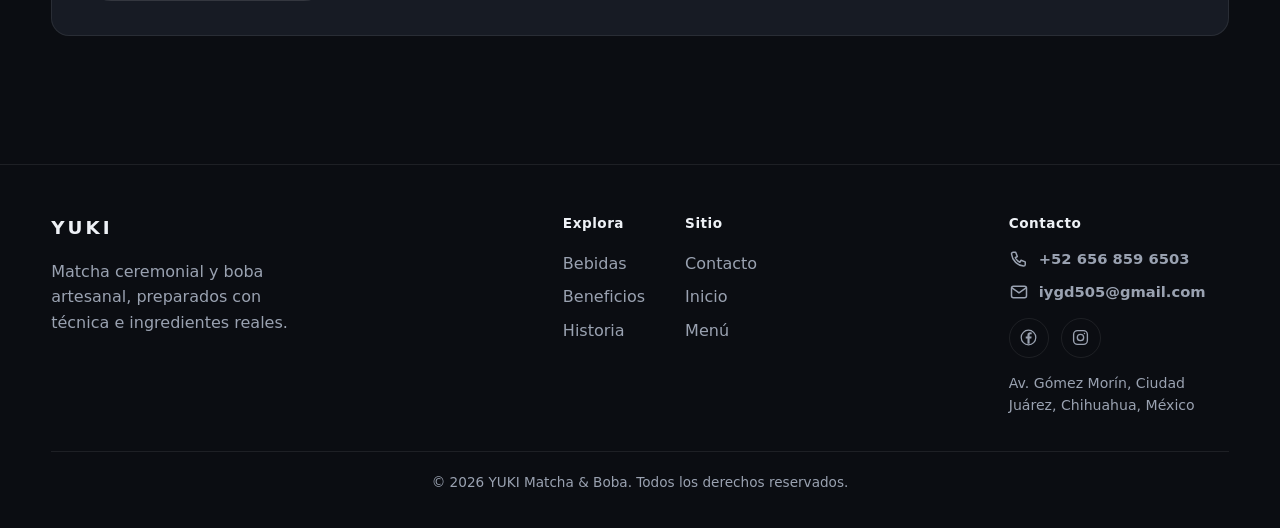
==== commit 979580b1: "Fix carousel not rendering on mobile Safari, update carousel copy The 3D carousel (perspective + pre" ====
--- a/index.html
+++ b/index.html
@@ -74,7 +74,7 @@
           <button class="arrow" id="next" aria-label="Siguiente">›</button>
         </div>
         <p class="carousel-hint">
-          Toca el vaso del frente para abrir su página de producto.
+          Explora nuestras bebidas y descubre tu favorita →
         </p>
       </div>
     </section>
--- a/css/styles.css
+++ b/css/styles.css
@@ -31,6 +31,11 @@
   color: var(--text);
   background: var(--bg);
   line-height: 1.6;
+  /* El overflow del <body> se "promueve" al viewport según la spec CSS
+     (no crea una caja de recorte normal), así que es seguro para el
+     carrusel 3D. Lo que SÍ rompe preserve-3d en Safari es un overflow
+     no-visible en un contenedor intermedio normal (por eso .bebidas ya
+     no lo tiene: ver .bebidas-bg más abajo). */
   overflow-x: hidden;
 }
 
@@ -288,16 +293,17 @@
 /* ---------- Carrusel 3D ---------- */
 .bebidas {
   position: relative;
-  overflow: hidden;
   background: linear-gradient(180deg, var(--bg), #0a0c11 40%, var(--bg));
 }
 
 /* Fondo adaptativo: cada bebida activa tiñe el fondo de la sección.
-   Dos capas (wash-a/wash-b) se alternan con crossfade suave. */
+   Dos capas (wash-a/wash-b) se alternan con crossfade suave. El overflow
+   se recorta aquí (no en .bebidas) para no ser ancestro del carrusel 3D. */
 .bebidas-bg {
   position: absolute;
   inset: 0;
   z-index: 0;
+  overflow: hidden;
   pointer-events: none;
 }
 
@@ -322,6 +328,7 @@
 .stage {
   position: relative;
   height: 560px;
+  -webkit-perspective: 1600px;
   perspective: 1600px;
   perspective-origin: 50% 42%;
   margin-top: 10px;
@@ -336,7 +343,9 @@
 .ring {
   position: absolute;
   inset: 0;
+  -webkit-transform-style: preserve-3d;
   transform-style: preserve-3d;
+  -webkit-transform: translateZ(-380px) rotateY(var(--rot, 0deg));
   transform: translateZ(-380px) rotateY(var(--rot, 0deg));
   will-change: transform;
 }
@@ -349,8 +358,11 @@
   height: 430px;
   margin-left: -105px;
   margin-top: -215px;
+  -webkit-transform: rotateY(calc(var(--i) * var(--angle)))
+    translateZ(var(--radius, 430px));
   transform: rotateY(calc(var(--i) * var(--angle)))
     translateZ(var(--radius, 430px));
+  -webkit-transform-style: preserve-3d;
   transform-style: preserve-3d;
   transition: opacity 0.25s ease;
 }
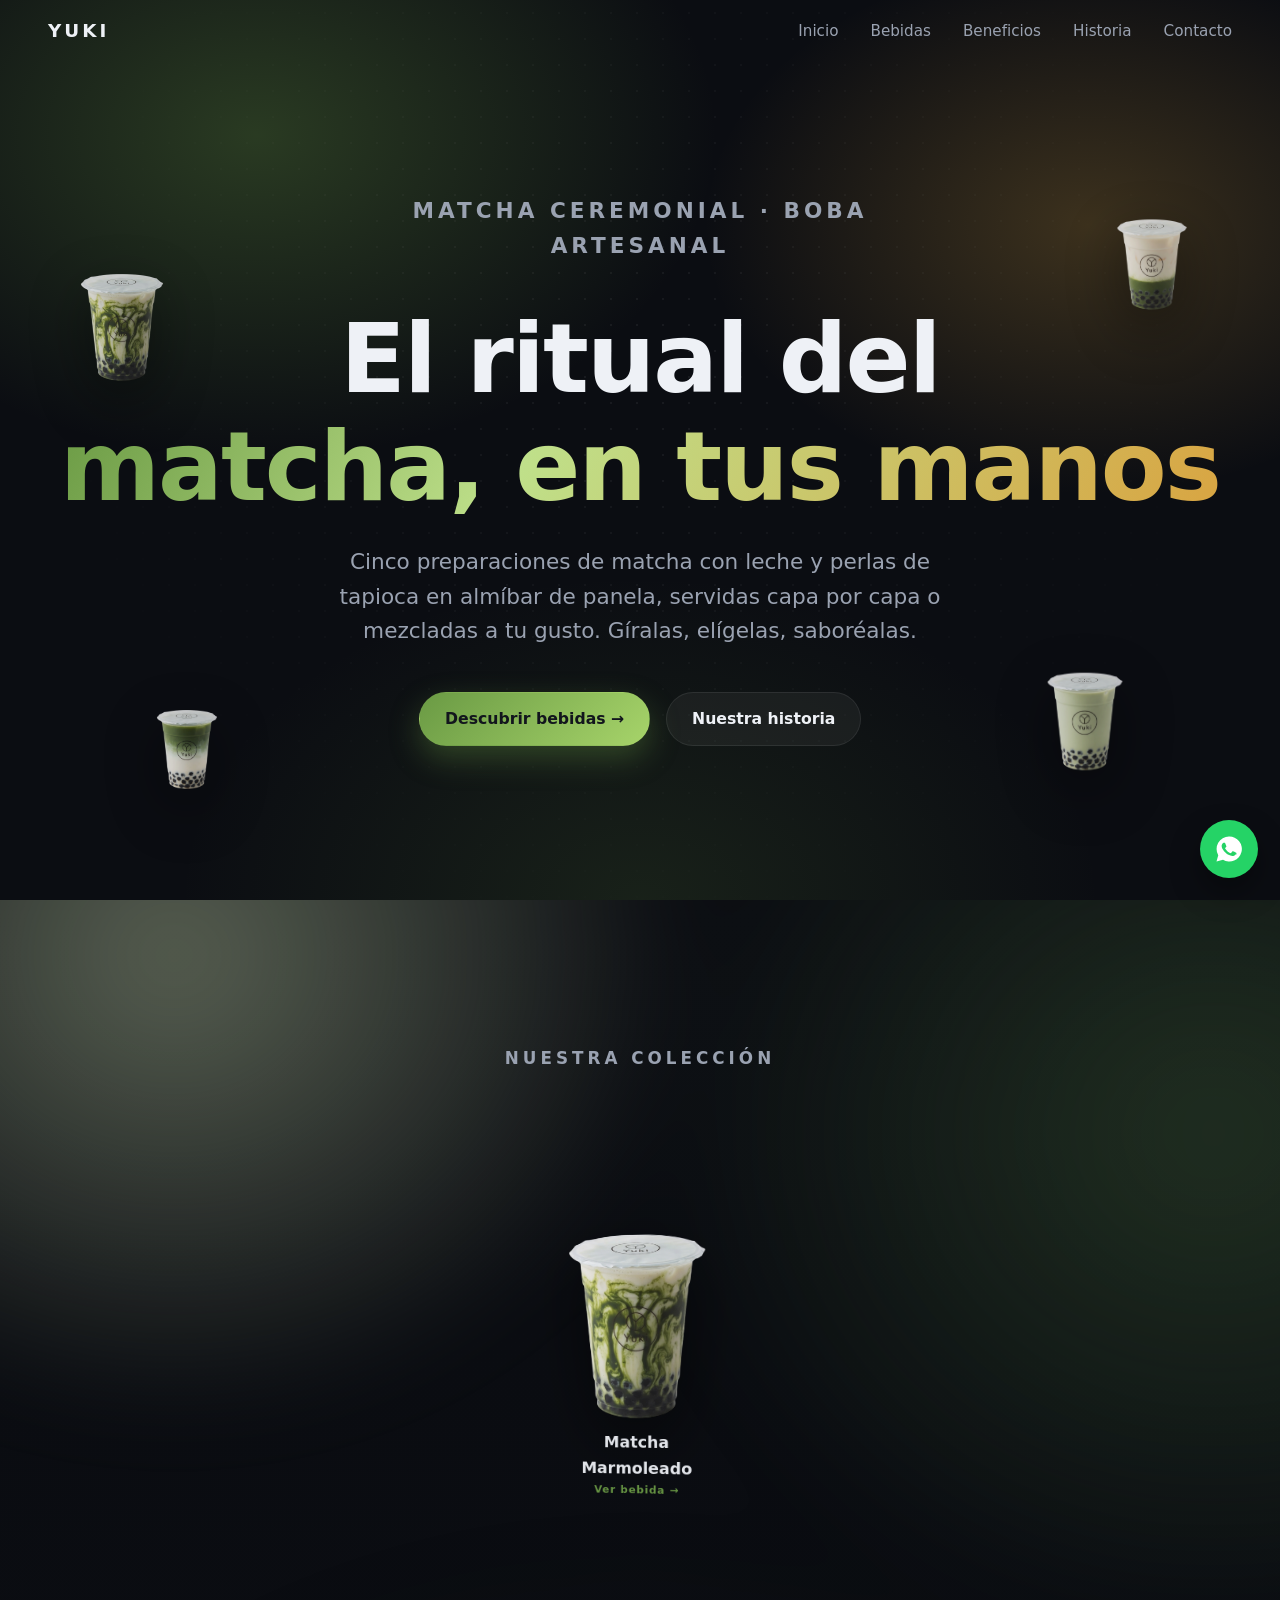
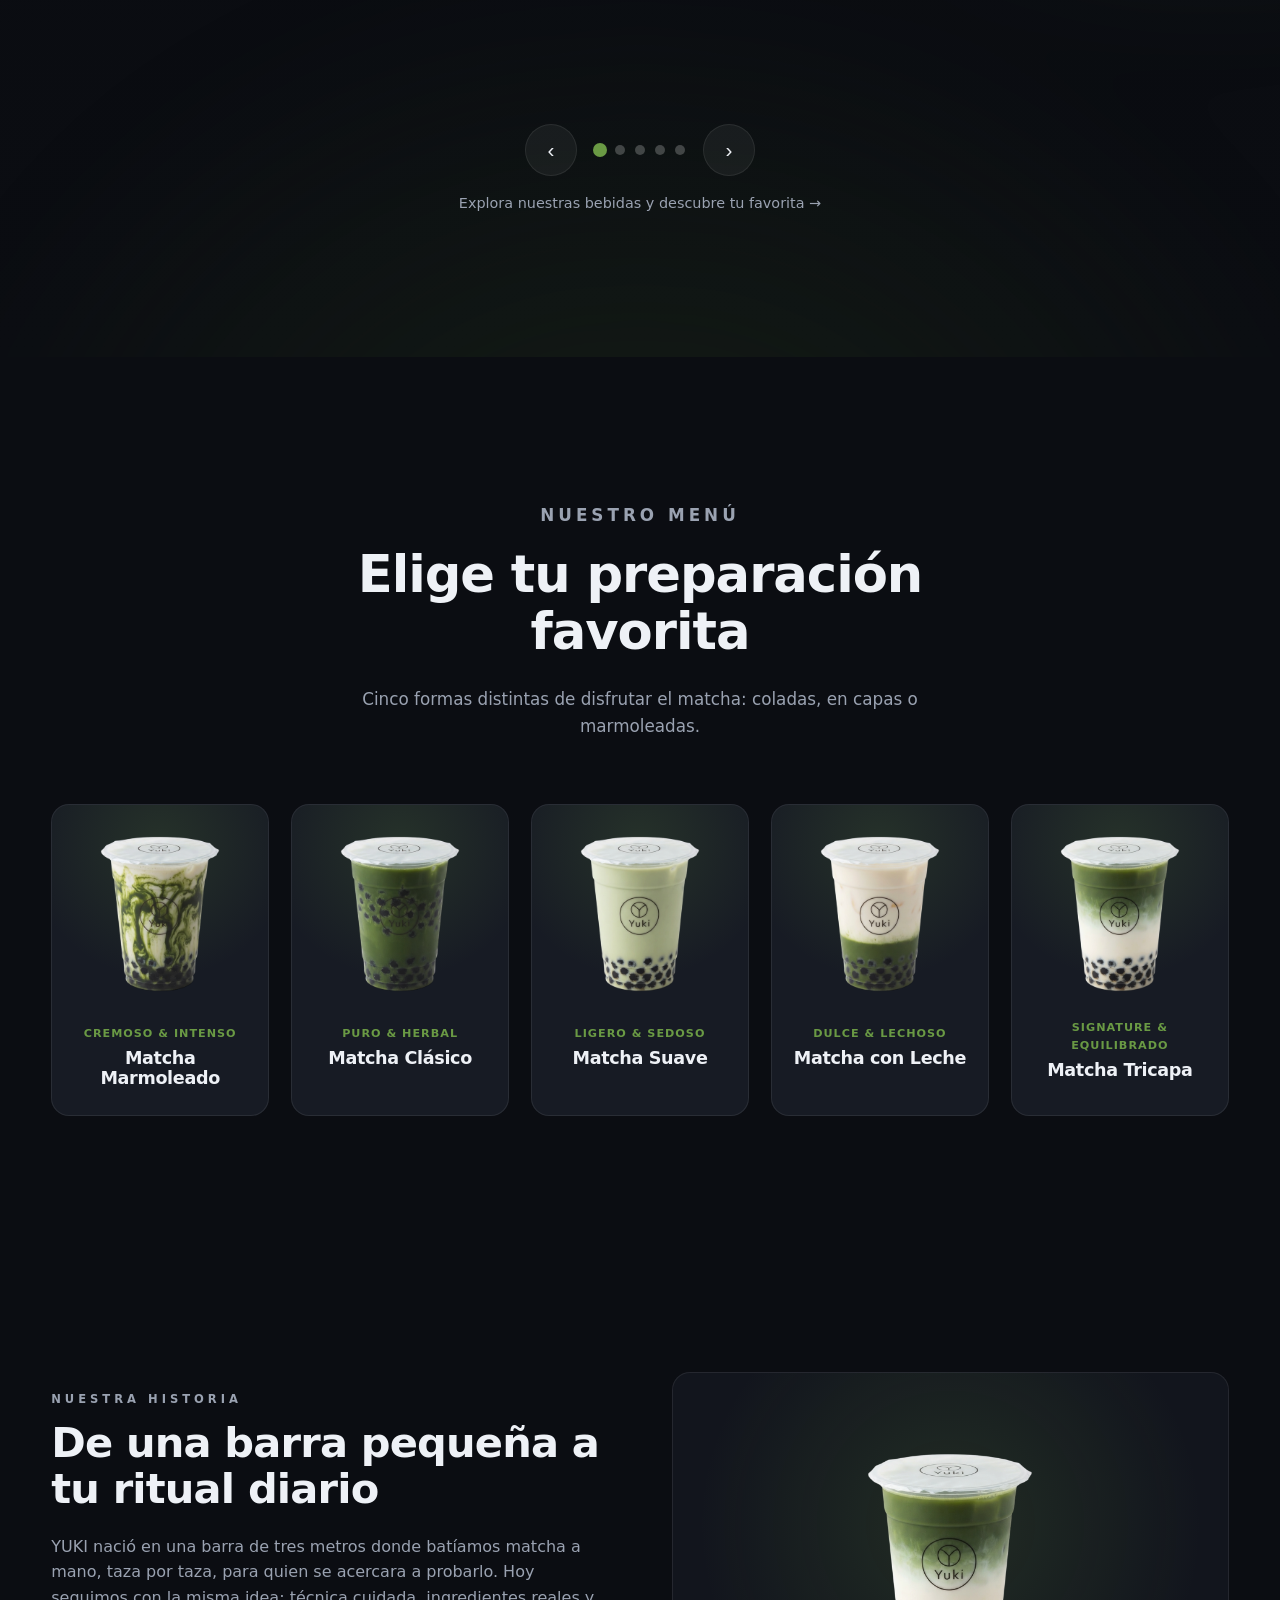
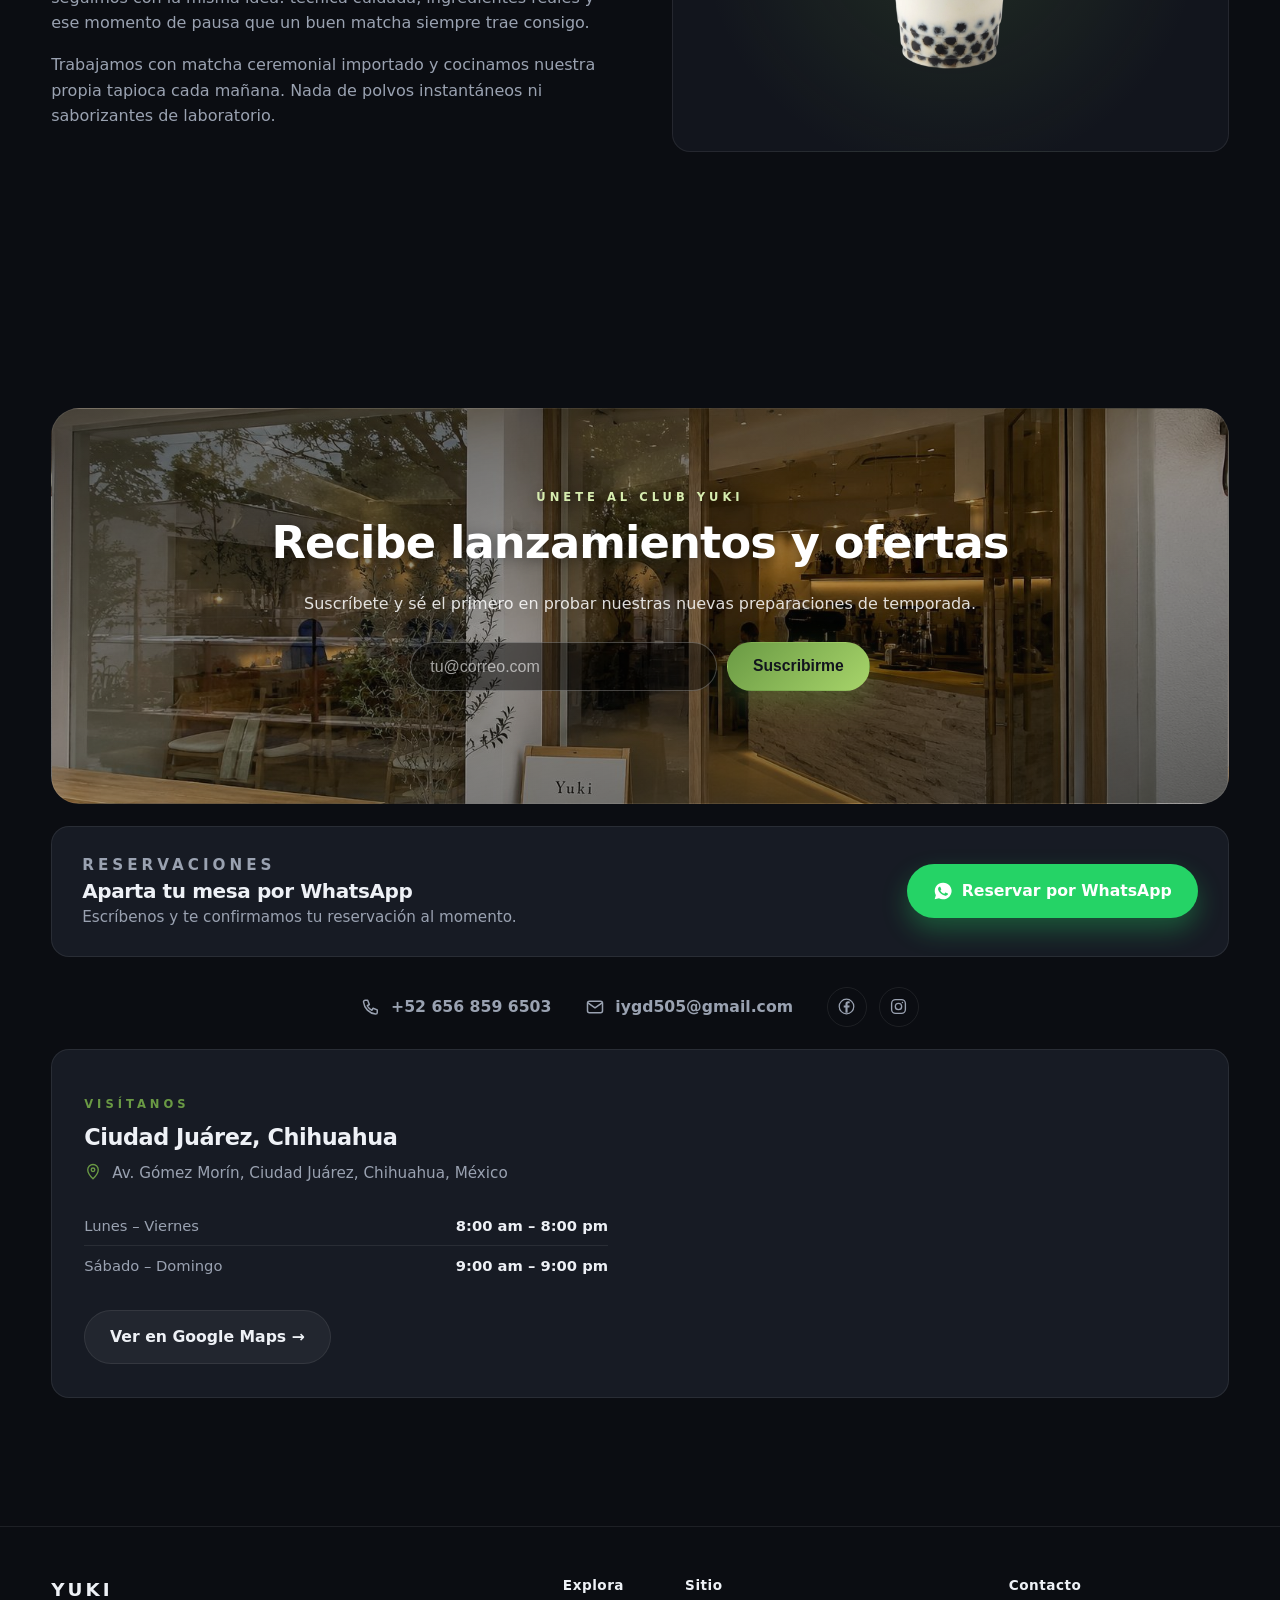
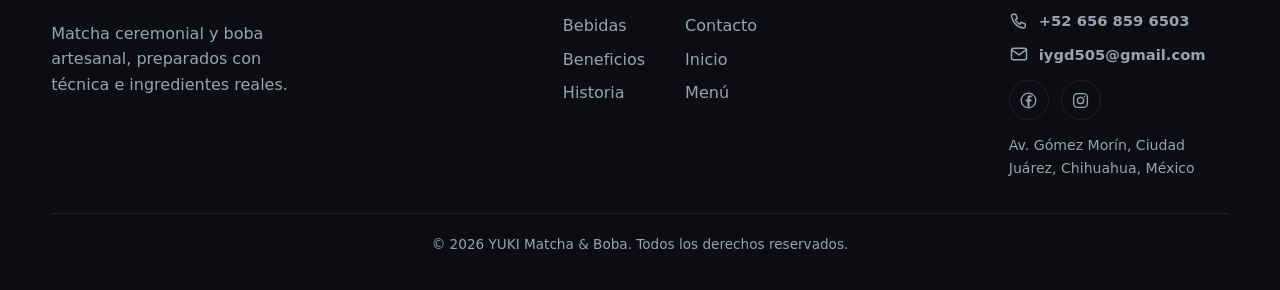
==== commit 910afad1: "Remove heading and description text above the drinks carousel Keeps just the "Nuestra colección" eye" ====
--- a/index.html
+++ b/index.html
@@ -56,12 +56,6 @@
       <div class="container">
         <div class="section-head reveal">
           <p class="eyebrow">Nuestra colección</p>
-          <h2>Explora las bebidas en 3D</h2>
-          <p>
-            Los vasos giran en círculo entrando desde la derecha, y el fondo cambia
-            de color con cada bebida. Arrastra para girar, usa las flechas y toca
-            un vaso para descubrir su sabor e ingredientes.
-          </p>
         </div>
 
         <div class="stage" id="stage" aria-label="Carrusel 3D de bebidas">
